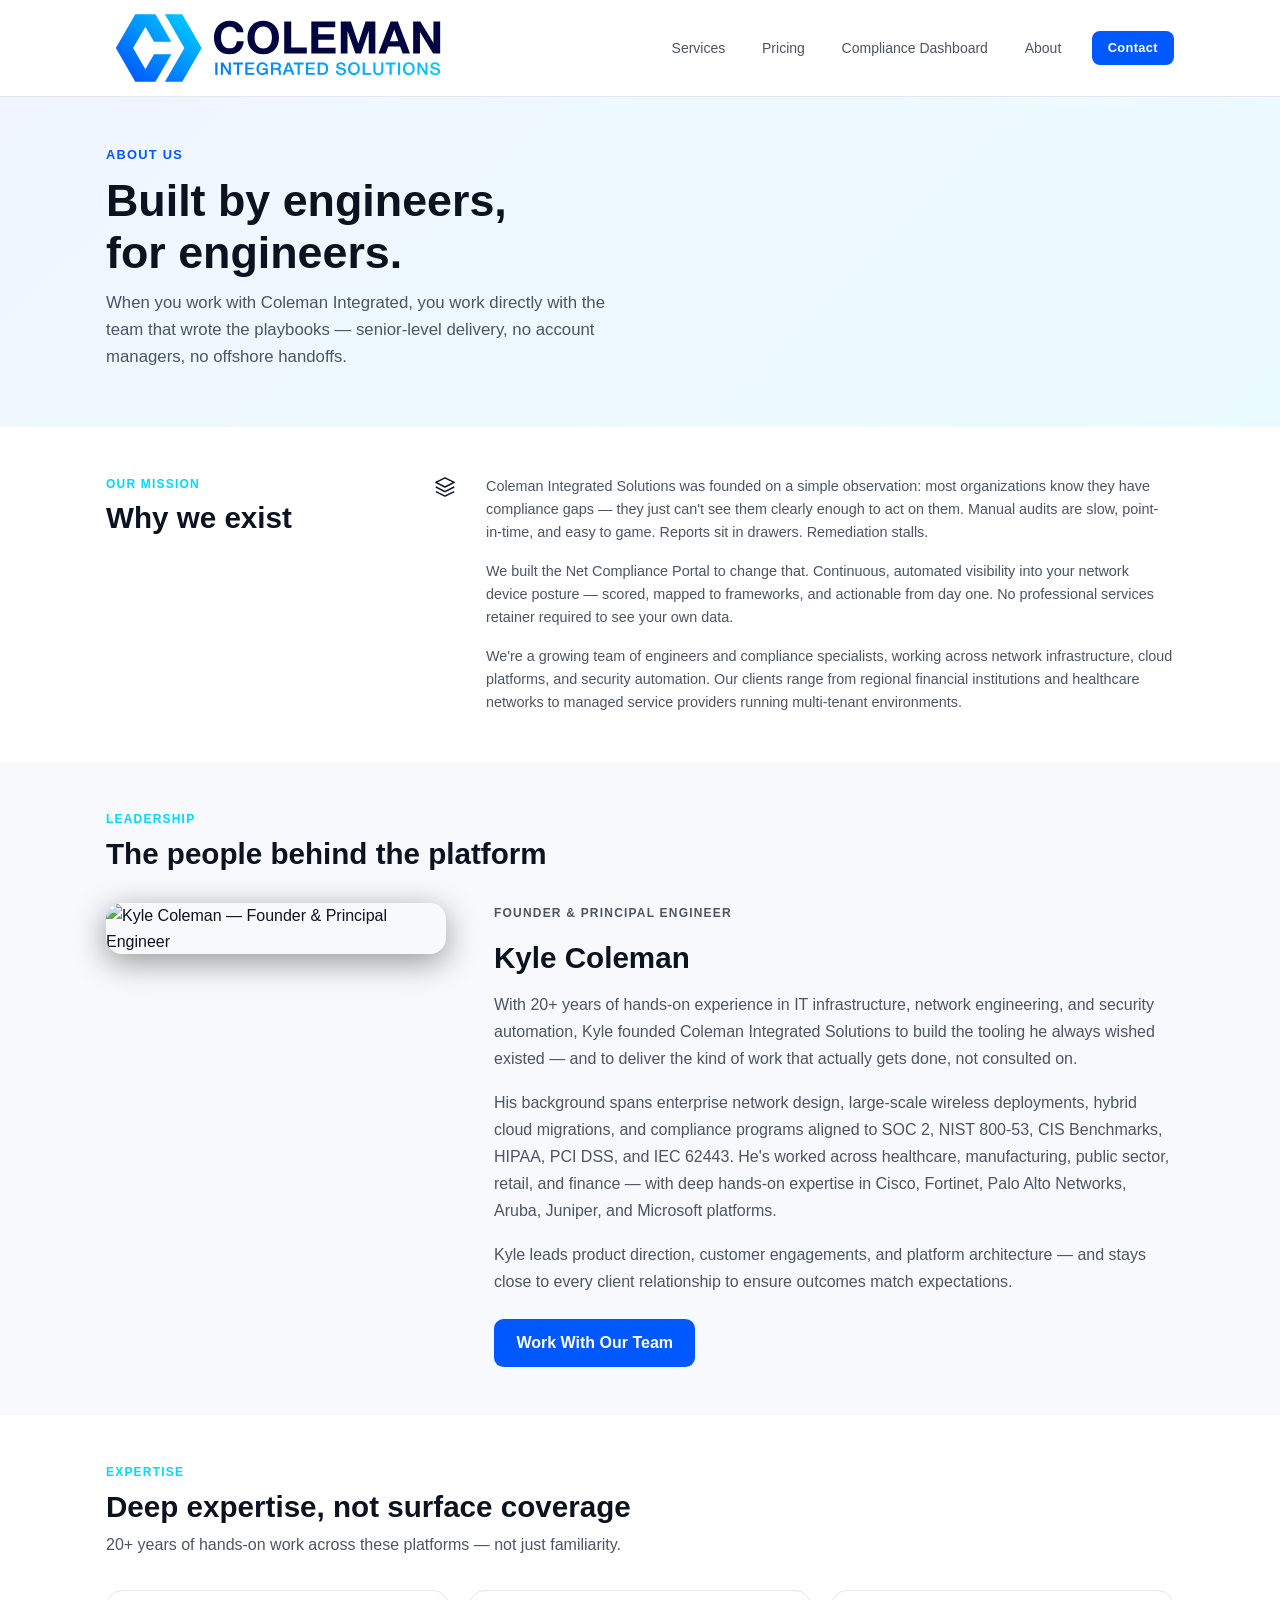
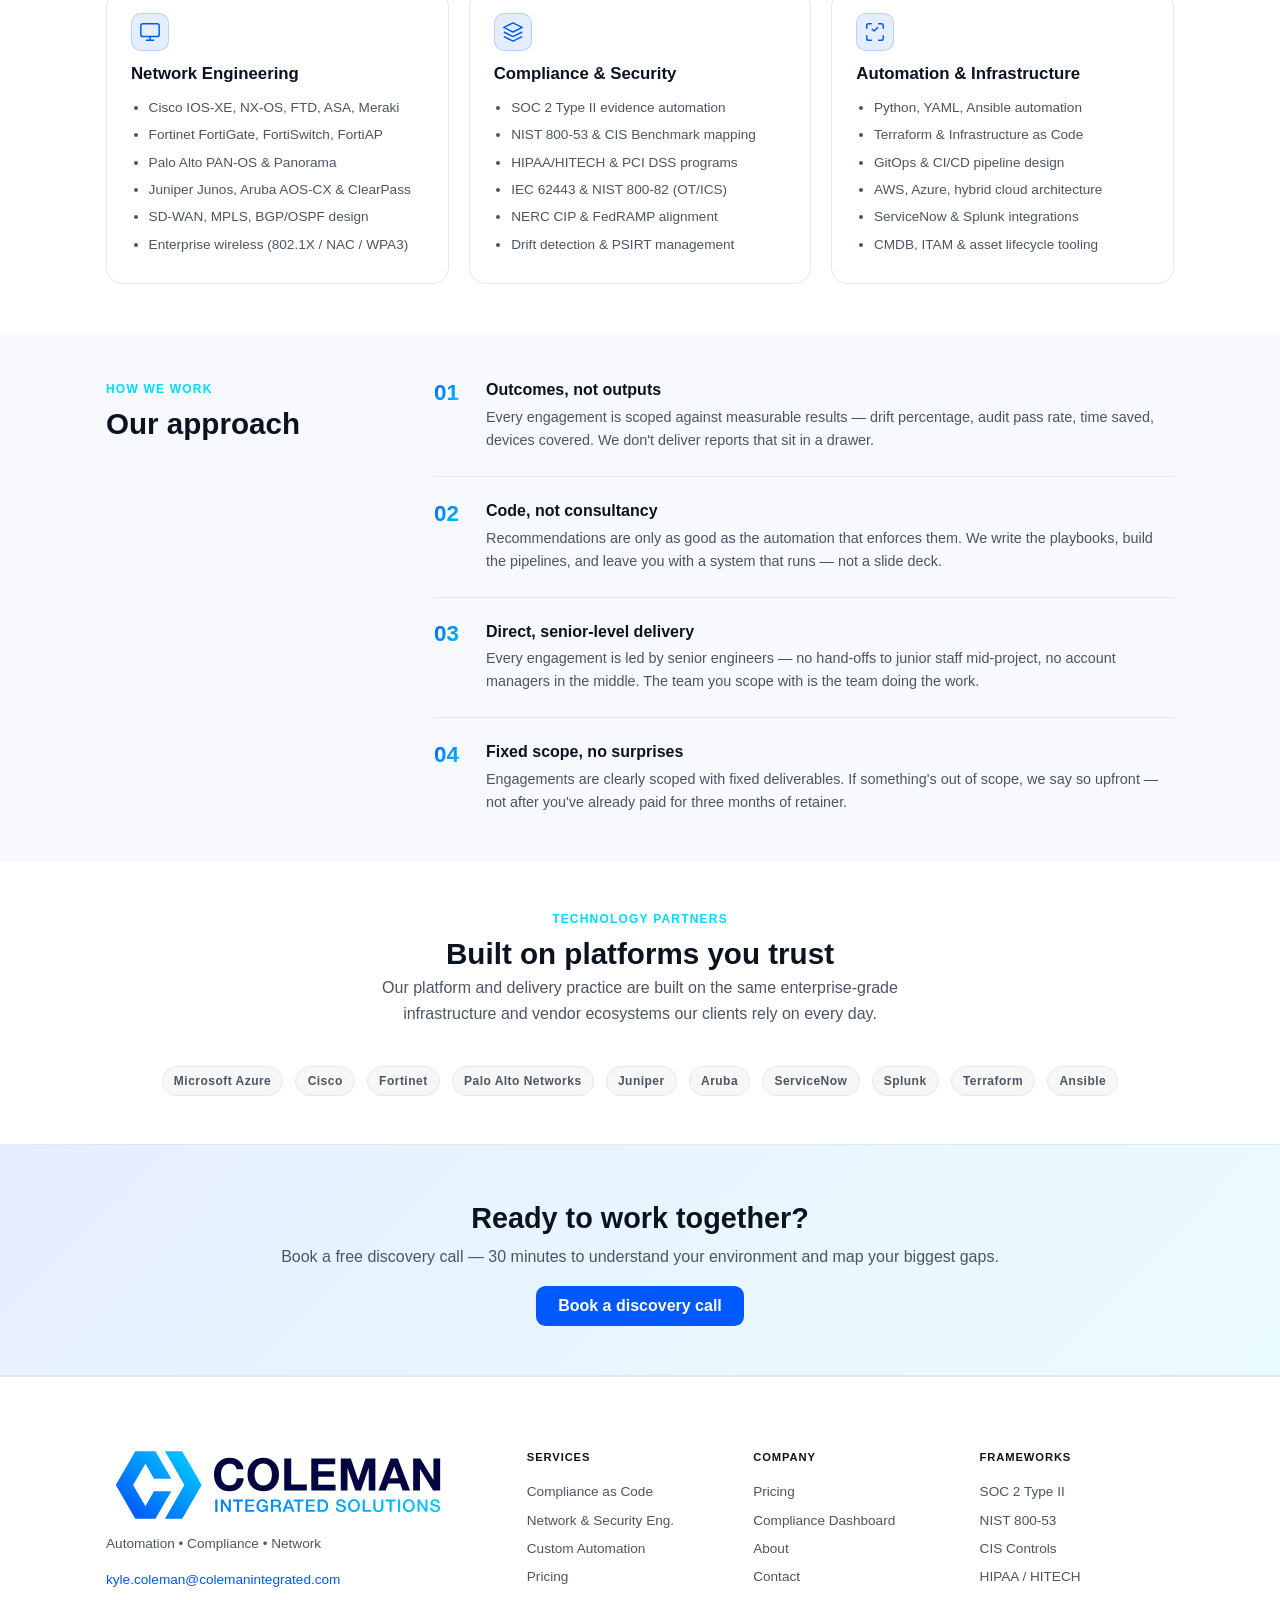
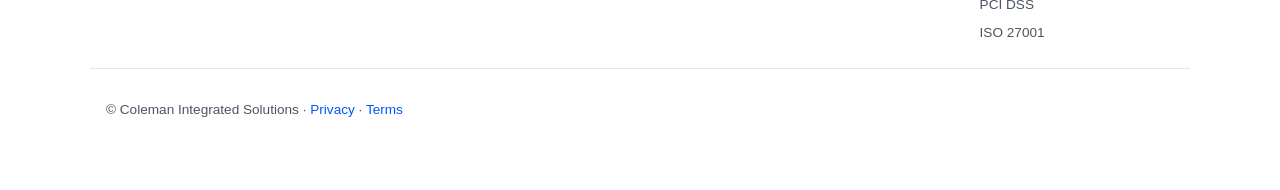
==== about.html @ d51fe649 "feat: rebrand to light theme with new wordmark and brand colors Applies the new Coleman Integrated S" ====
<!doctype html>
<html lang="en">
<head>
  <meta charset="utf-8">
  <meta name="viewport" content="width=device-width,initial-scale=1">
<link rel="icon" type="image/svg+xml" href="assets/favicon-32.svg"/>
<link rel="icon" type="image/png" sizes="32x32" href="assets/favicon-32.png"/>
<link rel="icon" type="image/png" sizes="16x16" href="assets/favicon-16.png"/>
<link rel="icon" type="image/png" sizes="48x48" href="assets/favicon-48.png"/>
<link rel="apple-touch-icon" href="assets/favicon-48.png"/>
  <title>About Us — Coleman Integrated Solutions</title>
  <meta name="description" content="Coleman Integrated Solutions is a network compliance and security automation firm. 20+ years of hands-on engineering expertise, purpose-built tooling, and a mission to make compliance measurable."/>
  <meta property="og:type" content="website"/>
  <meta property="og:url" content="https://colemanintegrated.com/about.html"/>
  <meta property="og:title" content="About Us — Coleman Integrated Solutions"/>
  <meta property="og:description" content="A network compliance and security automation firm built on 20+ years of hands-on engineering. Purpose-built tooling, direct senior-level delivery, measurable outcomes."/>
  <meta property="og:image" content="https://colemanintegrated.com/assets/og-card.png"/>
  <meta name="twitter:card" content="summary_large_image"/>
  <link rel="stylesheet" href="styles.css">
  <script defer src="scripts.js"></script>
</head>
<body>

  <header class="site-header">
    <div class="container">
      <a class="brand" href="index.html">
        <img src="assets/coleman-logo.svg" alt="Coleman Integrated Solutions" class="logo">
        <span class="brand-text"><strong class="brand-name">COLEMAN</strong><span class="brand-sub">INTEGRATED</span></span>
      </a>
      <button class="nav-toggle" aria-label="Toggle navigation"><span></span></button>
      <nav class="nav">
        <a href="index.html#services">Services</a>
        <a href="pricing.html">Pricing</a>
        <a href="dashboard.html">Compliance Dashboard</a>
        <a href="about.html">About</a>
        <a href="contact.html" class="btn">Contact</a>
      </nav>
    </div>
  </header>

  <main>

    <!-- Hero -->
    <section class="hero hero--sub">
      <div class="container">
        <p class="hero-eyebrow">About Us</p>
        <h1>Built by engineers,<br>for engineers.</h1>
        <p class="hero-sub">When you work with Coleman Integrated, you work directly with the team that wrote the playbooks — senior-level delivery, no account managers, no offshore handoffs.</p>
      </div>
    </section>

    <!-- Mission / Story -->
    <section class="section">
      <div class="container">
        <div class="philosophy-grid">
          <div>
            <p class="section-eyebrow">Our Mission</p>
            <h2>Why we exist</h2>
          </div>
          <div class="philosophy-points">
            <div class="philo-point">
              <div class="philo-num">
                <svg fill="none" height="22" viewBox="0 0 24 24" width="22"><path d="M12 2L2 7l10 5 10-5-10-5Z" stroke="currentColor" stroke-width="1.6" stroke-linejoin="round"/><path d="M2 17l10 5 10-5M2 12l10 5 10-5" stroke="currentColor" stroke-width="1.6" stroke-linejoin="round"/></svg>
              </div>
              <div>
                <p class="muted">Coleman Integrated Solutions was founded on a simple observation: most organizations know they have compliance gaps — they just can't see them clearly enough to act on them. Manual audits are slow, point-in-time, and easy to game. Reports sit in drawers. Remediation stalls.</p>
                <p class="muted" style="margin-top:1rem">We built the Net Compliance Portal to change that. Continuous, automated visibility into your network device posture — scored, mapped to frameworks, and actionable from day one. No professional services retainer required to see your own data.</p>
                <p class="muted" style="margin-top:1rem">We're a growing team of engineers and compliance specialists, working across network infrastructure, cloud platforms, and security automation. Our clients range from regional financial institutions and healthcare networks to managed service providers running multi-tenant environments.</p>
              </div>
            </div>
          </div>
        </div>
      </div>
    </section>

    <!-- Leadership -->
    <section class="section section--alt">
      <div class="container">
        <p class="section-eyebrow">Leadership</p>
        <h2>The people behind the platform</h2>
        <div class="about-grid" style="margin-top:2rem">
          <div class="about-photo">
            <img src="assets/Headshot.png" alt="Kyle Coleman — Founder & Principal Engineer">
          </div>
          <div class="about-bio">
            <p class="section-eyebrow">Founder & Principal Engineer</p>
            <h2>Kyle Coleman</h2>
            <p>With 20+ years of hands-on experience in IT infrastructure, network engineering, and security automation, Kyle founded Coleman Integrated Solutions to build the tooling he always wished existed — and to deliver the kind of work that actually gets done, not consulted on.</p>
            <p>His background spans enterprise network design, large-scale wireless deployments, hybrid cloud migrations, and compliance programs aligned to SOC 2, NIST 800-53, CIS Benchmarks, HIPAA, PCI DSS, and IEC 62443. He's worked across healthcare, manufacturing, public sector, retail, and finance — with deep hands-on expertise in Cisco, Fortinet, Palo Alto Networks, Aruba, Juniper, and Microsoft platforms.</p>
            <p>Kyle leads product direction, customer engagements, and platform architecture — and stays close to every client relationship to ensure outcomes match expectations.</p>
            <div class="about-cta-row">
              <a class="btn btn-lg" href="contact.html">Work With Our Team</a>
            </div>
          </div>
        </div>
      </div>
    </section>

    <!-- Credentials / Tech stack -->
    <section class="section">
      <div class="container">
        <p class="section-eyebrow">Expertise</p>
        <h2>Deep expertise, not surface coverage</h2>
        <p class="section-sub">20+ years of hands-on work across these platforms — not just familiarity.</p>
        <div class="expertise-grid">

          <div class="expertise-card">
            <div class="expertise-icon">
              <svg fill="none" height="22" viewBox="0 0 24 24" width="22"><rect x="2" y="3" width="20" height="14" rx="2" stroke="currentColor" stroke-width="1.6"/><path d="M8 21h8M12 17v4" stroke="currentColor" stroke-width="1.6" stroke-linecap="round"/></svg>
            </div>
            <h3>Network Engineering</h3>
            <ul class="expertise-list">
              <li>Cisco IOS-XE, NX-OS, FTD, ASA, Meraki</li>
              <li>Fortinet FortiGate, FortiSwitch, FortiAP</li>
              <li>Palo Alto PAN-OS &amp; Panorama</li>
              <li>Juniper Junos, Aruba AOS-CX &amp; ClearPass</li>
              <li>SD-WAN, MPLS, BGP/OSPF design</li>
              <li>Enterprise wireless (802.1X / NAC / WPA3)</li>
            </ul>
          </div>

          <div class="expertise-card">
            <div class="expertise-icon">
              <svg fill="none" height="22" viewBox="0 0 24 24" width="22"><path d="M12 2L2 7l10 5 10-5-10-5Z" stroke="currentColor" stroke-width="1.6" stroke-linejoin="round"/><path d="M2 17l10 5 10-5M2 12l10 5 10-5" stroke="currentColor" stroke-width="1.6" stroke-linejoin="round"/></svg>
            </div>
            <h3>Compliance &amp; Security</h3>
            <ul class="expertise-list">
              <li>SOC 2 Type II evidence automation</li>
              <li>NIST 800-53 &amp; CIS Benchmark mapping</li>
              <li>HIPAA/HITECH &amp; PCI DSS programs</li>
              <li>IEC 62443 &amp; NIST 800-82 (OT/ICS)</li>
              <li>NERC CIP &amp; FedRAMP alignment</li>
              <li>Drift detection &amp; PSIRT management</li>
            </ul>
          </div>

          <div class="expertise-card">
            <div class="expertise-icon">
              <svg fill="none" height="22" viewBox="0 0 24 24" width="22"><path d="M8 3H5a2 2 0 0 0-2 2v3M21 8V5a2 2 0 0 0-2-2h-3M3 16v3a2 2 0 0 0 2 2h3M16 21h3a2 2 0 0 0 2-2v-3" stroke="currentColor" stroke-width="1.6" stroke-linecap="round"/><path d="M9 9l2 2 4-4" stroke="currentColor" stroke-width="1.6" stroke-linecap="round" stroke-linejoin="round"/></svg>
            </div>
            <h3>Automation &amp; Infrastructure</h3>
            <ul class="expertise-list">
              <li>Python, YAML, Ansible automation</li>
              <li>Terraform &amp; Infrastructure as Code</li>
              <li>GitOps &amp; CI/CD pipeline design</li>
              <li>AWS, Azure, hybrid cloud architecture</li>
              <li>ServiceNow &amp; Splunk integrations</li>
              <li>CMDB, ITAM &amp; asset lifecycle tooling</li>
            </ul>
          </div>

        </div>
      </div>
    </section>

    <!-- Philosophy -->
    <section class="section section--alt">
      <div class="container">
        <div class="philosophy-grid">
          <div>
            <p class="section-eyebrow">How We Work</p>
            <h2>Our approach</h2>
          </div>
          <div class="philosophy-points">
            <div class="philo-point">
              <div class="philo-num">01</div>
              <div>
                <h3>Outcomes, not outputs</h3>
                <p class="muted">Every engagement is scoped against measurable results — drift percentage, audit pass rate, time saved, devices covered. We don't deliver reports that sit in a drawer.</p>
              </div>
            </div>
            <div class="philo-point">
              <div class="philo-num">02</div>
              <div>
                <h3>Code, not consultancy</h3>
                <p class="muted">Recommendations are only as good as the automation that enforces them. We write the playbooks, build the pipelines, and leave you with a system that runs — not a slide deck.</p>
              </div>
            </div>
            <div class="philo-point">
              <div class="philo-num">03</div>
              <div>
                <h3>Direct, senior-level delivery</h3>
                <p class="muted">Every engagement is led by senior engineers — no hand-offs to junior staff mid-project, no account managers in the middle. The team you scope with is the team doing the work.</p>
              </div>
            </div>
            <div class="philo-point">
              <div class="philo-num">04</div>
              <div>
                <h3>Fixed scope, no surprises</h3>
                <p class="muted">Engagements are clearly scoped with fixed deliverables. If something's out of scope, we say so upfront — not after you've already paid for three months of retainer.</p>
              </div>
            </div>
          </div>
        </div>
      </div>
    </section>

    <!-- Technology Partners -->
    <section class="section">
      <div class="container" style="text-align:center">
        <p class="section-eyebrow">Technology Partners</p>
        <h2>Built on platforms you trust</h2>
        <p class="section-sub" style="max-width:560px;margin:0 auto 2.5rem">Our platform and delivery practice are built on the same enterprise-grade infrastructure and vendor ecosystems our clients rely on every day.</p>
        <div class="framework-chips" style="justify-content:center;gap:.75rem;flex-wrap:wrap">
          <span class="fw-chip">Microsoft Azure</span>
          <span class="fw-chip">Cisco</span>
          <span class="fw-chip">Fortinet</span>
          <span class="fw-chip">Palo Alto Networks</span>
          <span class="fw-chip">Juniper</span>
          <span class="fw-chip">Aruba</span>
          <span class="fw-chip">ServiceNow</span>
          <span class="fw-chip">Splunk</span>
          <span class="fw-chip">Terraform</span>
          <span class="fw-chip">Ansible</span>
        </div>
      </div>
    </section>

    <section class="cta-band">
      <div class="container">
        <h2>Ready to work together?</h2>
        <p>Book a free discovery call — 30 minutes to understand your environment and map your biggest gaps.</p>
        <a class="btn btn-lg" href="contact.html">Book a discovery call</a>
      </div>
    </section>

  </main>

  <footer class="site-footer">
    <div class="container footer-grid">
      <div class="footer-brand">
        <a class="brand" href="index.html">
          <img alt="Coleman Integrated Solutions" class="logo" src="assets/coleman-logo.svg"/>
          <span class="brand-text"><strong class="brand-name">COLEMAN</strong><span class="brand-sub">INTEGRATED</span></span>
        </a>
        <p class="muted small" style="margin-top:.75rem">Automation • Compliance • Network</p>
        <p class="muted small"><a href="mailto:kyle.coleman@colemanintegrated.com">kyle.coleman@colemanintegrated.com</a></p>
      </div>
      <div class="footer-links">
        <p class="footer-heading">Services</p>
        <a href="index.html#services">Compliance as Code</a>
        <a href="index.html#services">Network &amp; Security Eng.</a>
        <a href="index.html#services">Custom Automation</a>
        <a href="pricing.html">Pricing</a>
      </div>
      <div class="footer-links">
        <p class="footer-heading">Company</p>
        <a href="pricing.html">Pricing</a>
        <a href="dashboard.html">Compliance Dashboard</a>
        <a href="about.html">About</a>
        <a href="contact.html">Contact</a>
      </div>
      <div class="footer-links">
        <p class="footer-heading">Frameworks</p>
        <span class="muted small">SOC 2 Type II</span>
        <span class="muted small">NIST 800‑53</span>
        <span class="muted small">CIS Controls</span>
        <span class="muted small">HIPAA / HITECH</span>
        <span class="muted small">PCI DSS</span>
        <span class="muted small">ISO 27001</span>
      </div>
    </div>
    <div class="container footer-bottom">
      <p class="muted small">© <span id="year"></span> Coleman Integrated Solutions · <a href="privacy.html">Privacy</a> · <a href="terms.html">Terms</a></p>
    </div>
  </footer>

</body>
</html>
---- styles.css ----
/* Minimal, modern, accessible — light theme with brand colors */
:root {
  /* Brand colors (from official Brand Guide) */
  --brand-primary:#0059FF;   /* deep saturated blue — logo, CTAs, links */
  --brand-accent:#00D8FF;    /* bright cyan — emphasis, hover states */
  /* Neutrals (light mode) */
  --bg:#ffffff;              /* page background */
  --surface:#f7f9fc;         /* cards, alt sections */
  --surface-2:#eef2f7;       /* deeper alt, e.g. industries strip */
  --text:#0b1220;            /* near-black body text */
  --muted:#4b5563;           /* secondary text, captions */
  --border:#e5e7eb;          /* dividers, card borders */
  --chip:#f1f5f9;            /* chip/badge backgrounds */
  /* Back-compat aliases used throughout the file */
  --primary:var(--brand-primary);
  --accent:var(--brand-accent);
}
*{box-sizing:border-box}
html,body{margin:0;padding:0;background:var(--bg);color:var(--text);font:16px/1.6 -apple-system,BlinkMacSystemFont,"Helvetica Neue",Helvetica,system-ui,Segoe UI,Roboto,Arial,sans-serif}
a{color:var(--primary);text-decoration:none} a:hover{text-decoration:underline}
.container{max-width:1100px;margin:0 auto;padding:0 1rem}
.site-header{position:sticky;top:0;z-index:10;background:rgba(255,255,255,.85);backdrop-filter:saturate(150%) blur(10px);border-bottom:1px solid var(--border)}
.site-header .container{display:flex;align-items:center;justify-content:space-between;height:64px}

.brand{display:flex;align-items:center;gap:.65rem;font-weight:700;color:var(--text)}
/* Hidden: the new wordmark logo already contains "COLEMAN INTEGRATED SOLUTIONS",
   so the side-by-side text span is redundant. HTML preserved in case a revert is needed. */
.brand-text{display:none}
.brand-name{font-size:1.05rem;font-weight:800;letter-spacing:.1em;color:var(--text)}
.brand-sub{font-size:.62rem;font-weight:500;letter-spacing:.22em;color:var(--primary)}
/* SVG is now cropped (viewBox set to actual content bounds) so this height is
   the real visible logo height. */
.logo{height:72px;width:auto;display:block}
.site-header .container{height:96px;padding:0 1rem}
.brand{flex-shrink:0}
.nav{display:flex;gap:1rem;align-items:center}
.nav a{padding:.4rem .6rem;border-radius:.6rem}
.btn{background:var(--brand-primary);color:#ffffff;padding:.55rem .9rem;border-radius:.6rem;font-weight:700}
.btn:hover{filter:brightness(1.1)}
.nav-toggle{display:none;background:transparent;border:1px solid var(--border);border-radius:.6rem;color:var(--text);padding:.3rem .5rem}
.hero{padding:4rem 0;background:linear-gradient(135deg, rgba(0,89,255,.06), rgba(0,216,255,.08))}
.grid-2{display:grid;grid-template-columns:1.3fr 1fr;gap:2rem;align-items:center}
.grid-3{display:grid;grid-template-columns:repeat(3,1fr);gap:1.25rem}
.section{padding:3rem 0}
.section.alt{background:var(--surface)}
.card{background:var(--surface);border:1px solid var(--border);border-radius:1rem;padding:1.2rem}
.badge-list{display:grid;grid-template-columns:repeat(2,minmax(0,1fr));gap:.5rem;margin-top:1rem;padding-left:1rem}
.badge-list li{list-style:disc;color:var(--muted)}
.chips{display:flex;flex-wrap:wrap;gap:.5rem}
.chip{background:var(--chip);border:1px solid var(--border);padding:.35rem .6rem;border-radius:999px;color:var(--muted)}
.framework-chips{display:flex;flex-wrap:wrap;gap:.5rem;margin-top:1rem}
.fw-chip{font-size:.75rem;font-weight:600;letter-spacing:.04em;padding:.28rem .7rem;border-radius:999px;border:1px solid var(--border);color:var(--muted);background:rgba(11,18,32,.03)}
.checklist{padding-left:1.1rem}
.checklist li{list-style:'✓ ';margin:.4rem 0}
.site-footer{border-top:1px solid var(--border);padding:2rem 0;color:var(--muted)}
.container.narrow{max-width:760px}
.form{display:grid;gap:.75rem;margin-top:1rem}
.form input,.form textarea{width:100%;background:var(--bg);border:1px solid var(--border);border-radius:.5rem;color:var(--text);padding:.6rem}
.form input:focus,.form textarea:focus{outline:none;border-color:var(--brand-primary);box-shadow:0 0 0 3px rgba(0,89,255,.12)}
.form label{display:grid;gap:.5rem;color:var(--muted)}
@media (max-width: 900px){
  .grid-2{grid-template-columns:1fr}
  .grid-3{grid-template-columns:1fr}
  .nav{display:none;position:absolute;right:1rem;top:64px;flex-direction:column;background:var(--surface);border:1px solid var(--border);padding:.75rem;border-radius:.75rem}
  .nav.open{display:flex}
  .nav-toggle{display:inline-block}
}

/* === Industries Section === */
#industries { padding: 64px 0; background: var(--surface-2); color: var(--text); }
#industries .container { max-width: 1200px; margin: 0 auto; padding: 0 16px; }
#industries h2 { text-align:center; margin:0 0 8px; font-size:1.9rem; }
#industries .section-kicker { text-align:center; color: var(--muted); margin-bottom: 24px; }
.industries-grid { display:grid; grid-template-columns: repeat(4, minmax(220px,1fr)); gap: 20px; }
.industry-card { background:var(--bg); border:1px solid var(--border); border-radius:16px; padding:18px; box-shadow:0 2px 10px rgba(11,18,32,.05); transition: transform .2s ease, box-shadow .2s ease; display:flex; flex-direction:column; }
.industry-card:hover { transform: translateY(-3px); box-shadow:0 6px 20px rgba(11,18,32,.1); }
.industry-card h3 { margin:10px 0 6px; font-size:1.1rem; }
.industry-card p { margin:0 0 10px; color: var(--muted); }
.industry-card ul { margin:0; padding-left:18px; }
.industry-card li { margin:6px 0; }
.icon-wrap { width:40px; height:40px; border-radius:10px; background: rgba(0,89,255,.08); display:flex; align-items:center; justify-content:center; }
.icon-wrap svg { width:22px; height:22px; color:var(--brand-primary); }

@media (max-width: 1100px) {
  .industries-grid { grid-template-columns: repeat(2, minmax(220px,1fr)); }
}
@media (max-width: 640px) {
  .industries-grid { grid-template-columns: 1fr; }
}

/* === Unified Industries styling === */
.industry-card,
.card.industry {
  background: var(--bg);            /* same background for all */
  border: 1px solid var(--border);
  border-radius: 14px;
  padding: 16px;
  display: flex;
  flex-direction: column;
  justify-content: flex-start;
  color: var(--text);
  box-shadow: 0 6px 16px rgba(11,18,32,.06);
  min-height: 260px;                /* enforce equal height */
}

/* keep headings consistent */
.industry-card h3,
.card.industry h3 {
  margin: 0 0 8px;
  font-size: 1.1rem;
}

/* force equal height grid */
.industries-grid,
.cards.grid-3 {
  display: grid;
  grid-template-columns: repeat(3, 1fr);
  gap: 20px;
}

@media (max-width: 900px) {
  .industries-grid,
  .cards.grid-3 {
    grid-template-columns: 1fr;
  }
}



/* === Intel Sources Section === */





/* Industry icon pill */
.icon-pill{
  width:36px;height:36px;
  display:inline-flex;align-items:center;justify-content:center;
  border-radius:999px;
  background:rgba(0,89,255,.08);
  border:1px solid rgba(0,89,255,.15);
  margin-bottom:8px;
}
.icon-pill svg{display:block;color:var(--brand-primary)}
.card.industry ul{margin:8px 0 0 18px}
.card.industry .small{color:var(--muted)}

/* =====================================================
   REDESIGN ADDITIONS
   ===================================================== */

/* --- Hero enhancements --- */
.hero-eyebrow {
  font-size:.8rem;font-weight:700;letter-spacing:.1em;text-transform:uppercase;
  color:var(--primary);margin:0 0 .6rem;
}
.hero-sub { font-size:1.05rem; color:var(--muted); margin:.75rem 0 1.5rem; max-width:520px; }
.cta-row { display:flex; gap:.75rem; flex-wrap:wrap; align-items:center; }
.btn-lg { padding:.7rem 1.4rem; font-size:1rem; }

/* Hero card glow */
.card--glow {
  border:1px solid rgba(0,89,255,.3);
  box-shadow: 0 0 0 1px rgba(0,89,255,.1), 0 8px 32px rgba(0,89,255,.12);
}
.card-header-row { display:flex; align-items:center; justify-content:space-between; margin-bottom:.25rem; }
.badge-live {
  font-size:.65rem; font-weight:700; letter-spacing:.08em; text-transform:uppercase;
  background:rgba(0,89,255,.15); color:var(--primary); border:1px solid rgba(0,89,255,.3);
  padding:.2rem .5rem; border-radius:999px;
}
.score { font-size:3rem; font-weight:800; line-height:1; margin:.25rem 0; }
.score span { font-size:1.2rem; font-weight:400; color:var(--muted); }
.score-bar-wrap { height:6px; background:var(--border); border-radius:999px; overflow:hidden; margin:.25rem 0 0; }
.score-bar { height:100%; background:linear-gradient(90deg,var(--primary),var(--accent)); border-radius:999px; transition:width .6s ease; }
.mini-stats { display:grid; grid-template-columns:repeat(3,1fr); gap:.5rem; margin-top:1rem; }
.mini-stat { display:flex; flex-direction:column; align-items:center; background:rgba(11,18,32,.03); border:1px solid var(--border); border-radius:.5rem; padding:.5rem .25rem; }
.mini-num { font-size:1.2rem; font-weight:700; color:var(--primary); }
.mini-lbl { font-size:.7rem; color:var(--muted); text-align:center; margin-top:.1rem; }

/* Hero metrics bar */
.hero-metrics {
  border-top:1px solid var(--border); background:rgba(11,18,32,.02);
  padding:1.25rem 0; margin-top:2.5rem;
}
.metrics-row {
  display:flex; align-items:center; justify-content:center; gap:1.5rem; flex-wrap:wrap;
}
.metric { display:flex; flex-direction:column; align-items:center; gap:.15rem; }
.metric-num { font-size:1.75rem; font-weight:800; color:var(--primary); line-height:1; }
.metric-lbl { font-size:.78rem; color:var(--muted); text-transform:uppercase; letter-spacing:.05em; }
.metric-div { width:1px; height:2rem; background:var(--border); }
@media(max-width:640px){ .metric-div{display:none} .metrics-row{gap:1rem} }

/* --- Platform bar / Marquee --- */
.platform-bar {
  background: var(--surface);
  border-top: 1px solid var(--border);
  border-bottom: 1px solid var(--border);
  padding: .75rem 0 0;
  overflow: hidden;
}
.platform-label {
  font-size: .72rem; font-weight: 700; text-transform: uppercase;
  letter-spacing: .1em; color: var(--muted); margin: 0 0 .6rem;
}
.marquee-track {
  overflow: hidden;
  width: 100%;
  /* fade edges */
  -webkit-mask-image: linear-gradient(to right, transparent 0%, black 8%, black 92%, transparent 100%);
  mask-image: linear-gradient(to right, transparent 0%, black 8%, black 92%, transparent 100%);
  padding: .5rem 0 .75rem;
}
.marquee-inner {
  display: flex;
  gap: .65rem;
  width: max-content;
  animation: marquee 40s linear infinite;
}
.marquee-inner:hover { animation-play-state: paused; }
@keyframes marquee {
  from { transform: translateX(0); }
  to   { transform: translateX(-50%); }
}
.platform-bar { padding-bottom: .75rem; }
.platform-chip {
  font-size: .78rem; font-weight: 500; white-space: nowrap;
  padding: .28rem .75rem; border-radius: 999px;
  background: rgba(0,89,255,.07); border: 1px solid rgba(0,89,255,.18);
  color: var(--primary); flex-shrink: 0;
}
.platform-chip--fw {
  background: rgba(0,216,255,.08); border-color: rgba(0,216,255,.22);
  color: var(--accent);
}
.marquee-inner--reverse { animation-direction: reverse; }
.marquee-track + .marquee-track { margin-top: .4rem; }

/* --- How it works / Steps --- */
.section--steps { background:var(--surface); }
.section-eyebrow { font-size:.75rem; font-weight:700; text-transform:uppercase; letter-spacing:.1em; color:var(--accent); margin:0 0 .4rem; }
.section-sub { color:var(--muted); font-size:1rem; margin:.5rem 0 2rem; max-width:560px; }
.steps { display:grid; grid-template-columns:repeat(3,1fr); gap:1.5rem; }
.step {
  background:var(--bg); border:1px solid var(--border); border-radius:1rem; padding:1.5rem;
  position:relative; transition:border-color .2s, box-shadow .2s;
}
.step:hover { border-color:rgba(0,89,255,.4); box-shadow:0 4px 20px rgba(0,89,255,.1); }
.step-num {
  font-size:2.5rem; font-weight:900; line-height:1;
  background:linear-gradient(135deg,var(--primary),var(--accent));
  -webkit-background-clip:text; -webkit-text-fill-color:transparent; background-clip:text;
  margin-bottom:.75rem; display:block;
}
.step h3 { margin:.25rem 0 .5rem; font-size:1.1rem; }
.step p { color:var(--muted); font-size:.95rem; margin:0; }
@media(max-width:900px){ .steps{grid-template-columns:1fr} }

/* --- Case studies --- */
.hero--sub { padding:3rem 0 2rem; }
.case-studies-list { display:flex; flex-direction:column; gap:2rem; }
.case-card {
  background:var(--surface); border:1px solid var(--border); border-radius:1rem; padding:2rem;
  transition:border-color .2s;
}
.case-card:hover { border-color:rgba(0,89,255,.35); }
.case-meta { margin-bottom:.6rem; }
.case-tag {
  font-size:.75rem; font-weight:700; text-transform:uppercase; letter-spacing:.06em;
  color:var(--accent); background:rgba(0,216,255,.1); border:1px solid rgba(0,216,255,.2);
  padding:.2rem .6rem; border-radius:999px;
}
.case-card h2 { margin:.5rem 0 1rem; font-size:1.4rem; }
.case-situation { color:var(--muted); }
.case-results {
  display:flex; gap:1.5rem; margin-top:1.5rem; padding-top:1.5rem;
  border-top:1px solid var(--border); flex-wrap:wrap;
}
.case-result { display:flex; flex-direction:column; }
.result-num { font-size:1.6rem; font-weight:800; color:var(--primary); line-height:1; }
.result-lbl { font-size:.78rem; color:var(--muted); margin-top:.2rem; }

/* --- CTA band --- */
.cta-band {
  background:linear-gradient(135deg, rgba(0,89,255,.1), rgba(0,216,255,.08));
  border-top:1px solid var(--border); border-bottom:1px solid var(--border);
  padding:3.5rem 0; text-align:center;
}
.cta-band h2 { margin:0 0 .5rem; font-size:1.8rem; }
.cta-band p { color:var(--muted); margin:0 0 1.5rem; }

/* --- Footer grid --- */
.footer-grid {
  display:grid; grid-template-columns:2fr 1fr 1fr 1fr; gap:2rem;
  padding-top:2.5rem; padding-bottom:1.5rem;
}
.footer-brand .brand { font-size:.9rem; }
.footer-links { display:flex; flex-direction:column; gap:.4rem; }
.footer-links a, .footer-links span { font-size:.85rem; color:var(--muted); }
.footer-links a:hover { color:var(--text); text-decoration:none; }
.footer-heading { font-size:.7rem; font-weight:700; text-transform:uppercase; letter-spacing:.08em; color:var(--text); margin:0 0 .5rem; }
.footer-bottom { border-top:1px solid var(--border); padding-top:1rem; padding-bottom:1.5rem; }
@media(max-width:900px){
  .footer-grid { grid-template-columns:1fr 1fr; }
  .footer-brand { grid-column:1/-1; }
}
@media(max-width:540px){
  .footer-grid { grid-template-columns:1fr; }
}

/* --- Scroll fade-in --- */
.fade-up { opacity:0; transform:translateY(20px); transition:opacity .5s ease, transform .5s ease; }
.fade-up.visible { opacity:1; transform:none; }


/* === Unified Industry Cards === */
.industries-unified {
  display: grid;
  grid-template-columns: repeat(3, 1fr);
  gap: 1.25rem;
  margin-top: 2rem;
}
@media (max-width: 900px) { .industries-unified { grid-template-columns: repeat(2, 1fr); } }
@media (max-width: 600px) { .industries-unified { grid-template-columns: 1fr; } }

.ind-card {
  background: var(--surface);
  border: 1px solid var(--border);
  border-radius: 1rem;
  padding: 1.25rem 1.5rem 1.5rem;
  display: flex;
  flex-direction: column;
  transition: border-color .2s, box-shadow .2s;
}
.ind-card:hover {
  border-color: rgba(0,89,255,.35);
  box-shadow: 0 4px 24px rgba(0,89,255,.08);
}
.ind-icon {
  width: 38px; height: 38px;
  display: flex; align-items: center; justify-content: center;
  border-radius: 10px;
  background: rgba(0,89,255,.1);
  border: 1px solid rgba(0,89,255,.2);
  color: var(--primary);
  margin-bottom: .75rem;
  flex-shrink: 0;
}
.ind-card h3 { margin: 0 0 .4rem; font-size: 1.05rem; }
.ind-outcome { font-size: .9rem; color: var(--muted); margin: 0 0 .75rem; line-height: 1.5; }
.ind-list { margin: 0 0 1rem 1.1rem; padding: 0; }
.ind-list li { font-size: .85rem; color: var(--muted); margin: .3rem 0; list-style: disc; }
.ind-tags { display: flex; flex-wrap: wrap; gap: .4rem; margin-top: auto; padding-top: .75rem; }
.ind-tag {
  font-size: .68rem; font-weight: 600; letter-spacing: .04em;
  padding: .18rem .55rem; border-radius: 999px;
  background: rgba(0,216,255,.1); border: 1px solid rgba(0,216,255,.2);
  color: var(--accent);
}

.intel-grid {
  display: grid; grid-template-columns: repeat(3, 1fr); gap: 1.25rem; margin-top: 1.5rem;
}
@media (max-width: 900px) { .intel-grid { grid-template-columns: 1fr; } }
.intel-card {
  background: var(--bg); border: 1px solid var(--border); border-radius: 1rem;
  padding: 1.25rem; display: flex; flex-direction: column; gap: .5rem;
}
.intel-card-hdr { margin-bottom: .1rem; }
.intel-badge {
  font-size: .65rem; font-weight: 700; letter-spacing: .06em; text-transform: uppercase;
  padding: .15rem .5rem; border-radius: 999px; white-space: nowrap;
  display: inline-block;
}
.intel-badge--vendor { background: rgba(0,89,255,.1); border: 1px solid rgba(0,89,255,.2); color: var(--primary); }
.intel-badge--cisa { background: rgba(239,68,68,.1); border: 1px solid rgba(239,68,68,.2); color: #ef4444; }
.intel-badge--research { background: rgba(0,216,255,.1); border: 1px solid rgba(0,216,255,.2); color: var(--accent); }
.intel-badge--nvd { background: rgba(34,197,94,.1); border: 1px solid rgba(34,197,94,.2); color: #22c55e; }
.intel-name { margin: 0; font-size: 1rem; font-weight: 700; }
.intel-desc { margin: 0; font-size: .85rem; color: var(--muted); line-height: 1.6; flex: 1; }
.intel-link {
  font-size: .8rem; font-weight: 600; color: var(--primary); margin-top: auto;
  text-decoration: none;
}
.intel-link:hover { text-decoration: underline; }
.intel-note {
  display: flex; align-items: flex-start; gap: .6rem;
  background: rgba(0,89,255,.05); border: 1px solid rgba(0,89,255,.15);
  border-radius: .75rem; padding: .9rem 1.1rem; margin-top: 1.5rem;
  color: var(--muted); font-size: .88rem;
}
.intel-note svg { color: var(--primary); flex-shrink: 0; margin-top: .15rem; }
.intel-note p { margin: 0; }

/* === Service Pillars === */
.section--alt { background: var(--surface); }
.pillars {
  display: grid;
  grid-template-columns: 1fr 1fr;
  gap: 1.5rem;
  margin-top: 2rem;
  align-items: start;
}
.pillar--core {
  grid-column: 1 / -1;
}
.pillar--core .pillar-list {
  columns: 2;
  column-gap: 2rem;
}
@media (max-width: 900px) {
  .pillars { grid-template-columns: 1fr; }
  .pillar--core .pillar-list { columns: 1; }
}

.pillar {
  background: var(--bg);
  border: 1px solid var(--border);
  border-radius: 1rem;
  padding: 1.5rem;
  display: flex;
  flex-direction: column;
  transition: border-color .2s, box-shadow .2s;
}
.pillar:hover {
  border-color: rgba(0,89,255,.3);
  box-shadow: 0 4px 24px rgba(0,89,255,.07);
}

/* Featured core pillar */
.pillar--core {
  border-color: rgba(0,89,255,.35);
  box-shadow: 0 0 0 1px rgba(0,89,255,.1), 0 4px 32px rgba(0,89,255,.1);
  position: relative;
  overflow: hidden;
}
.pillar--core::before {
  content: '';
  position: absolute;
  top: 0; left: 0; right: 0;
  height: 3px;
  background: linear-gradient(90deg, var(--primary), var(--accent));
}

.pillar-top {
  display: flex;
  align-items: center;
  gap: .6rem;
  margin-bottom: 1rem;
}
.pillar-icon {
  width: 36px; height: 36px;
  display: flex; align-items: center; justify-content: center;
  border-radius: 9px;
  background: rgba(0,89,255,.1);
  border: 1px solid rgba(0,89,255,.2);
  color: var(--primary);
  flex-shrink: 0;
}
.pillar-badge {
  font-size: .65rem; font-weight: 700; letter-spacing: .07em; text-transform: uppercase;
  padding: .2rem .55rem; border-radius: 999px;
  background: rgba(0,89,255,.15); border: 1px solid rgba(0,89,255,.3);
  color: var(--primary);
}
.pillar-badge--neutral {
  background: rgba(11,18,32,.05); border-color: var(--border);
  color: var(--muted);
}
.pillar h3 { margin: 0 0 .5rem; font-size: 1.15rem; }
.pillar-desc { font-size: .9rem; color: var(--muted); margin: 0 0 1rem; line-height: 1.55; }
.pillar-list { margin: 0 0 1.5rem 1.1rem; padding: 0; }
.pillar-list li { font-size: .85rem; color: var(--muted); margin: .35rem 0; list-style: disc; }
.pillar-link {
  display: inline-block; margin-top: auto;
  font-size: .85rem; font-weight: 600; color: var(--primary);
}
.pillar-link:hover { text-decoration: underline; }

/* =====================================================
   GLOBAL POLISH & CONSISTENCY OVERRIDES
   ===================================================== */

/* Base typography — establish consistent scale */
h1 { font-size: clamp(1.9rem, 4.5vw, 2.8rem); font-weight: 800; line-height: 1.15; margin: 0 0 .5rem; }
h2 { font-size: 1.85rem; font-weight: 700; line-height: 1.2; margin: 0 0 .25rem; }
h3 { font-size: 1.05rem; font-weight: 600; line-height: 1.3; margin: 0 0 .4rem; }

/* Utility classes (were referenced in HTML but never defined) */
.muted { color: var(--muted); }
.small { font-size: .85rem; }
.link { color: var(--primary); font-weight: 500; }
.link:hover { text-decoration: underline; }

/* Section rhythm: alternate --bg / --surface */
/* How it works → --bg (was --surface, same as adjacent sections) */
.section--steps { background: var(--bg); }

/* Industries → --bg to alternate with Services (--surface) and Feeds (--surface) */
#industries {
  padding: 3rem 0;
  background: var(--bg);
  color: inherit;
}
/* Counteract old ID-rule: centred heading & wider container */
#industries h2 { text-align: left; font-size: 1.85rem; }
#industries .container { max-width: 1100px; padding: 0 1rem; }
#industries .section-kicker { text-align: left; }


/* Industries section: override old padding */
#industries { padding: 3rem 0; }

/* === Header & Nav refresh ===================================================
   Goals:
   - Nav links: muted colour so the Contact CTA has clear hierarchy
   - Hover: pill background + brighten text (not underline)
   - Tighter, more intentional spacing
   - Cleaner mobile toggle
   =========================================================================== */

/* Nav links */
.nav a:not(.btn) {
  font-size: .875rem;
  font-weight: 500;
  color: var(--muted);
  padding: .38rem .65rem;
  border-radius: .5rem;
  transition: color .15s ease, background .15s ease;
}
.nav a:not(.btn):hover {
  color: var(--text);
  background: rgba(11,18,32,.07);
  text-decoration: none;
}

/* Contact / CTA button in nav */
.nav .btn {
  font-size: .8rem;
  font-weight: 700;
  letter-spacing: .03em;
  padding: .42rem 1rem;
  border-radius: .5rem;
  margin-left: .25rem;
}

/* Mobile toggle — hidden on desktop, styled on mobile */
.nav-toggle { display: none; }

@media (max-width: 900px) {
  .nav-toggle {
    width: 36px;
    height: 36px;
    display: flex;
    flex-direction: column;
    align-items: center;
    justify-content: center;
    gap: 5px;
    padding: 0;
    background: rgba(11,18,32,.04);
    border: 1px solid var(--border);
    border-radius: .5rem;
    cursor: pointer;
    transition: background .15s;
    font-size: 0;
    color: transparent;
  }
  .nav-toggle:hover { background: rgba(11,18,32,.09); }
  .nav-toggle::before,
  .nav-toggle::after,
  .nav-toggle span {
    content: '';
    display: block;
    width: 18px;
    height: 1.5px;
    background: var(--muted);
    border-radius: 2px;
    transition: background .15s;
  }
  .nav-toggle:hover::before,
  .nav-toggle:hover::after,
  .nav-toggle:hover span { background: var(--text); }
}

/* === About page === */
.about-grid {
  display: grid;
  grid-template-columns: 340px 1fr;
  gap: 3rem;
  align-items: start;
}
@media (max-width: 900px) { .about-grid { grid-template-columns: 1fr; } }

.about-photo img {
  width: 100%;
  border-radius: 1rem;
  box-shadow: 0 8px 32px rgba(0,0,0,.4);
  display: block;
}
.about-bio h2 { margin: .25rem 0 1rem; }
.about-bio p { color: var(--muted); margin: 0 0 1rem; line-height: 1.7; }
.about-cta-row { display: flex; gap: 1rem; align-items: center; margin-top: 1.5rem; flex-wrap: wrap; }

/* Expertise grid */
.expertise-grid {
  display: grid;
  grid-template-columns: repeat(3, 1fr);
  gap: 1.25rem;
  margin-top: 2rem;
}
@media (max-width: 900px) { .expertise-grid { grid-template-columns: 1fr; } }

.expertise-card {
  background: var(--bg);
  border: 1px solid var(--border);
  border-radius: 1rem;
  padding: 1.4rem 1.5rem;
  transition: border-color .2s;
}
.expertise-card:hover { border-color: rgba(0,89,255,.3); }
.expertise-icon {
  width: 38px; height: 38px;
  display: flex; align-items: center; justify-content: center;
  border-radius: 10px;
  background: rgba(0,89,255,.1); border: 1px solid rgba(0,89,255,.2);
  color: var(--primary); margin-bottom: .75rem;
}
.expertise-card h3 { margin: 0 0 .75rem; }
.expertise-list { margin: 0 0 0 1.1rem; padding: 0; }
.expertise-list li { font-size: .85rem; color: var(--muted); margin: .35rem 0; list-style: disc; }

/* Philosophy section */
.philosophy-grid {
  display: grid;
  grid-template-columns: 280px 1fr;
  gap: 3rem;
  align-items: start;
}
@media (max-width: 900px) { .philosophy-grid { grid-template-columns: 1fr; } }

.philosophy-points { display: flex; flex-direction: column; gap: 1.5rem; }
.philo-point {
  display: flex;
  gap: 1.25rem;
  align-items: flex-start;
  padding-bottom: 1.5rem;
  border-bottom: 1px solid var(--border);
}
.philo-point:last-child { border-bottom: none; padding-bottom: 0; }
.philo-num {
  font-size: 1.4rem; font-weight: 900; line-height: 1;
  background: linear-gradient(135deg, var(--primary), var(--accent));
  -webkit-background-clip: text; -webkit-text-fill-color: transparent; background-clip: text;
  flex-shrink: 0; width: 2rem; padding-top: .1rem;
}
.philo-point h3 { margin: 0 0 .3rem; font-size: 1rem; }
.philo-point p { margin: 0; font-size: .9rem; line-height: 1.6; }

/* =====================================================
   COMPLIANCE DASHBOARD
   ===================================================== */

/* Dashboard hero */
.dash-hero {
  background: linear-gradient(135deg, rgba(0,89,255,.07), rgba(0,216,255,.05));
  border-bottom: 1px solid var(--border);
  padding: 2.5rem 0 2rem;
}
.dash-hero h1 { margin: .25rem 0 .5rem; }
.dash-meta {
  display: flex; gap: 1.5rem; align-items: center; flex-wrap: wrap;
  margin-top: 1.25rem; padding-top: 1.25rem; border-top: 1px solid var(--border);
  color: var(--muted); font-size: .85rem;
}
.dash-meta-item { display: flex; gap: .4rem; align-items: center; }
.dash-meta-dot {
  width: 6px; height: 6px; border-radius: 50%;
  background: #22c55e; display: inline-block; flex-shrink: 0;
  box-shadow: 0 0 6px rgba(34,197,94,.6);
}
.dash-export-btn {
  margin-left: auto;
  display: inline-flex; align-items: center; gap: .45rem;
  font-size: .8rem; font-weight: 700; letter-spacing: .03em;
  padding: .4rem .9rem; border-radius: .5rem;
  background: rgba(0,89,255,.12); border: 1px solid rgba(0,89,255,.28);
  color: var(--primary); cursor: pointer; transition: background .15s;
}
.dash-export-btn:hover { background: rgba(0,89,255,.2); text-decoration: none; }

/* Score card */
.score-card {
  background: var(--surface);
  border: 1px solid rgba(0,89,255,.3);
  box-shadow: 0 0 0 1px rgba(0,89,255,.1), 0 8px 32px rgba(0,89,255,.1);
  border-radius: 1rem; padding: 1.4rem;
}
.score-header { display: flex; align-items: center; justify-content: space-between; margin-bottom: .5rem; }
.score-header h3 { margin: 0; font-size: .9rem; color: var(--muted); font-weight: 500; }
.score-val { font-size: 3.2rem; font-weight: 800; line-height: 1; color: var(--text); }
.score-val span { font-size: 1.1rem; font-weight: 400; color: var(--muted); }
.score-bar-wrap { height: 6px; background: var(--border); border-radius: 999px; overflow: hidden; margin: .6rem 0 .4rem; }
.score-bar { height: 100%; background: linear-gradient(90deg, var(--primary), var(--accent)); border-radius: 999px; }
.score-target { font-size: .78rem; color: var(--muted); }

/* Scan summary mini-stats */
.scan-summary {
  display: grid; grid-template-columns: repeat(3, 1fr); gap: .75rem;
}
.scan-stat {
  background: var(--surface); border: 1px solid var(--border); border-radius: .75rem;
  padding: .85rem .75rem; display: flex; flex-direction: column; align-items: center; gap: .1rem;
}
.scan-num { font-size: 1.45rem; font-weight: 800; color: var(--primary); line-height: 1; }
.scan-lbl { font-size: .72rem; color: var(--muted); text-align: center; }

/* KPI top row */
.dash-kpi-row {
  display: grid; grid-template-columns: 280px 1fr; gap: 1.25rem; align-items: start;
}
@media (max-width: 900px) { .dash-kpi-row { grid-template-columns: 1fr; } }

/* Chart cards */
.chart-card {
  background: var(--surface); border: 1px solid var(--border); border-radius: 1rem; padding: 1.4rem;
}
.chart-card h3 { margin: 0 0 1rem; font-size: .95rem; color: var(--muted); font-weight: 500; }
.donut-grid {
  display: grid; grid-template-columns: repeat(3, 1fr); gap: 1.25rem;
}
@media (max-width: 700px) { .donut-grid { grid-template-columns: 1fr; } }
.donut-card {
  background: var(--surface); border: 1px solid var(--border); border-radius: 1rem; padding: 1.2rem;
  display: flex; flex-direction: column; align-items: center;
}
.donut-card h3 { margin: 0 0 .75rem; font-size: .9rem; color: var(--muted); font-weight: 500; align-self: flex-start; }
.donut-wrap { position: relative; width: 130px; height: 130px; }
.donut-center {
  position: absolute; inset: 0; display: flex; flex-direction: column;
  align-items: center; justify-content: center; pointer-events: none;
}
.donut-pct { font-size: 1.4rem; font-weight: 800; line-height: 1; }
.donut-sub { font-size: .7rem; color: var(--muted); }
.donut-legend {
  display: flex; gap: .75rem; margin-top: .85rem; font-size: .78rem;
}
.legend-dot { width: 8px; height: 8px; border-radius: 50%; display: inline-block; }

/* Findings */
.findings-header {
  display: flex; align-items: center; justify-content: space-between; flex-wrap: wrap; gap: .5rem;
  margin-bottom: 1.25rem;
}
.findings-grid {
  display: grid; grid-template-columns: repeat(3, 1fr); gap: 1.25rem;
}
@media (max-width: 700px) { .findings-grid { grid-template-columns: 1fr; } }
.finding-card {
  background: var(--surface); border-radius: 1rem; padding: 1.25rem;
  border-left: 3px solid transparent;
}
.finding-card--high {
  border-color: #ef4444;
  box-shadow: inset 4px 0 0 rgba(239,68,68,.15);
}
.finding-card--medium {
  border-color: #f59e0b;
  box-shadow: inset 4px 0 0 rgba(245,158,11,.12);
}
.finding-card--low {
  border-color: var(--muted);
}
.finding-sev {
  display: flex; align-items: center; gap: .5rem; margin-bottom: .6rem;
}
.finding-sev-dot { width: 8px; height: 8px; border-radius: 50%; flex-shrink: 0; }
.finding-sev-dot--high { background: #ef4444; box-shadow: 0 0 6px rgba(239,68,68,.5); }
.finding-sev-dot--medium { background: #f59e0b; box-shadow: 0 0 6px rgba(245,158,11,.4); }
.finding-sev-dot--low { background: var(--muted); }
.finding-sev-label { font-size: .7rem; font-weight: 700; letter-spacing: .07em; text-transform: uppercase; }
.finding-count { font-size: 2.4rem; font-weight: 800; line-height: 1; margin: .25rem 0; }
.finding-count--high { color: #ef4444; }
.finding-count--medium { color: #f59e0b; }
.finding-count--low { color: var(--muted); }
.finding-examples { margin: .75rem 0 0 0; padding: 0; border-top: 1px solid var(--border); padding-top: .75rem; }
.finding-examples li {
  font-size: .8rem; color: var(--muted); margin: .3rem 0;
  list-style: none; padding-left: .9rem; position: relative;
}
.finding-examples li::before { content: '→'; position: absolute; left: 0; color: inherit; opacity: .5; }

/* PSIRT table */
.psirt-table-wrap { overflow-x: auto; border-radius: .75rem; border: 1px solid var(--border); }
.psirt-table {
  width: 100%; border-collapse: collapse; font-size: .875rem;
}
.psirt-table th {
  background: rgba(11,18,32,.03); text-align: left; padding: .7rem 1rem;
  font-size: .72rem; font-weight: 700; letter-spacing: .07em; text-transform: uppercase;
  color: var(--muted); border-bottom: 1px solid var(--border); white-space: nowrap;
}
.psirt-table td { padding: .75rem 1rem; border-bottom: 1px solid rgba(11,18,32,.04); vertical-align: middle; }
.psirt-table tr:last-child td { border-bottom: none; }
.psirt-table tr:hover td { background: rgba(11,18,32,.02); }
.psirt-cve { font-family: monospace; font-size: .82rem; color: var(--primary); }
.psirt-sev {
  display: inline-block; font-size: .68rem; font-weight: 700; letter-spacing: .06em;
  text-transform: uppercase; padding: .18rem .55rem; border-radius: 999px;
}
.psirt-sev--critical { background: rgba(239,68,68,.15); color: #ef4444; border: 1px solid rgba(239,68,68,.3); }
.psirt-sev--high { background: rgba(249,115,22,.15); color: #f97316; border: 1px solid rgba(249,115,22,.3); }
.psirt-sev--medium { background: rgba(245,158,11,.12); color: #f59e0b; border: 1px solid rgba(245,158,11,.25); }
.psirt-status {
  display: inline-flex; align-items: center; gap: .35rem;
  font-size: .78rem;
}
.status-dot { width: 6px; height: 6px; border-radius: 50%; flex-shrink: 0; }
.status-dot--open { background: #ef4444; }
.status-dot--inprog { background: #f59e0b; }
.status-dot--patched { background: #22c55e; }

/* Coverage bars */
.coverage-list { display: flex; flex-direction: column; gap: 1rem; }
.cover-row { display: grid; grid-template-columns: 130px 1fr 3rem; gap: .75rem; align-items: center; }
.cover-label { font-size: .85rem; color: var(--muted); white-space: nowrap; }
.cover-track { height: 8px; background: var(--border); border-radius: 999px; overflow: hidden; }
.cover-fill { height: 100%; border-radius: 999px; background: linear-gradient(90deg, var(--primary), var(--accent)); transition: width .8s ease; }
.cover-count { font-size: .82rem; font-weight: 700; color: var(--text); text-align: right; }

/* Dashboard export CTA */
.dash-cta {
  background: linear-gradient(135deg, rgba(0,89,255,.08), rgba(0,216,255,.06));
  border: 1px solid rgba(0,89,255,.2); border-radius: 1rem;
  padding: 2rem; display: flex; align-items: center; justify-content: space-between;
  flex-wrap: wrap; gap: 1rem; margin-top: 2rem;
}
.dash-cta-text h3 { margin: 0 0 .25rem; font-size: 1.1rem; }
.dash-cta-text p { margin: 0; font-size: .9rem; color: var(--muted); }

/* bullets (legacy) */
.bullets { margin: .5rem 0 0 1.1rem; padding: 0; }
.bullets li { list-style: disc; color: var(--muted); margin: .25rem 0; font-size: .9rem; }

/* =====================================================
   PRICING PAGE
   ===================================================== */

.pricing-hero {
  background: linear-gradient(135deg, rgba(0,89,255,.07), rgba(0,216,255,.05));
  border-bottom: 1px solid var(--border);
  padding: 3rem 0 2.5rem;
}
.pricing-hero h1 { margin: .25rem 0 .75rem; }

/* Annual toggle */
.pricing-toggle-wrap {
  display: flex; align-items: center; gap: .75rem; margin-top: 1.5rem;
  font-size: .9rem; color: var(--muted);
}
.pricing-toggle { position: relative; display: inline-block; width: 40px; height: 22px; }
.pricing-toggle input { opacity: 0; width: 0; height: 0; }
.pricing-toggle-track {
  position: absolute; inset: 0; background: var(--border); border-radius: 999px;
  cursor: pointer; transition: background .2s;
}
.pricing-toggle input:checked + .pricing-toggle-track { background: var(--primary); }
.pricing-toggle-thumb {
  position: absolute; left: 3px; top: 3px; width: 16px; height: 16px;
  background: #fff; border-radius: 50%; transition: transform .2s;
}
.pricing-toggle input:checked + .pricing-toggle-track .pricing-toggle-thumb { transform: translateX(18px); }
.pricing-save-badge {
  background: rgba(34,197,94,.15); color: #22c55e; border: 1px solid rgba(34,197,94,.25);
  font-size: .7rem; font-weight: 700; letter-spacing: .05em; text-transform: uppercase;
  padding: .15rem .5rem; border-radius: 999px; margin-left: .3rem;
}

/* Plan grid */
.pricing-grid {
  display: grid; grid-template-columns: repeat(3, 1fr); gap: 1.5rem; align-items: start;
}
@media (max-width: 900px) { .pricing-grid { grid-template-columns: 1fr; } }

.plan-card {
  background: var(--surface); border: 1px solid var(--border); border-radius: 1rem;
  padding: 1.75rem; display: flex; flex-direction: column; position: relative;
}
.plan-card--featured {
  border-color: rgba(0,89,255,.4);
  box-shadow: 0 0 0 1px rgba(0,89,255,.12), 0 8px 32px rgba(0,89,255,.1);
}
.plan-badge {
  position: absolute; top: -0.85rem; left: 50%; transform: translateX(-50%);
  background: var(--primary); color: var(--bg); font-size: .72rem; font-weight: 800;
  letter-spacing: .07em; text-transform: uppercase; padding: .2rem .8rem; border-radius: 999px;
  white-space: nowrap;
}
.plan-top { margin-bottom: 1.25rem; }
.plan-name { font-size: 1.1rem; font-weight: 700; margin: 0 0 .25rem; color: var(--text); }
.plan-tagline { font-size: .85rem; color: var(--muted); margin: 0 0 1rem; line-height: 1.5; }
.plan-price { display: flex; align-items: baseline; gap: .2rem; margin-bottom: .2rem; }
.plan-amt { font-size: 2.6rem; font-weight: 800; line-height: 1; color: var(--text); }
.plan-amt--custom { font-size: 2rem; }
.plan-per { font-size: 1rem; color: var(--muted); }
.plan-onboard { margin: 0 0 .85rem; }
.plan-device-badge {
  display: inline-block; font-size: .75rem; font-weight: 600; letter-spacing: .04em;
  padding: .25rem .65rem; border-radius: 999px;
  background: rgba(11,18,32,.05); border: 1px solid var(--border); color: var(--muted);
}
.plan-device-badge--featured {
  background: rgba(0,89,255,.1); border-color: rgba(0,89,255,.25); color: var(--primary);
}

.plan-features {
  list-style: none; padding: 0; margin: 0 0 1.5rem;
  border-top: 1px solid var(--border); padding-top: 1.1rem;
  flex: 1;
}
.plan-features li {
  font-size: .875rem; color: var(--muted); padding: .35rem 0;
  padding-left: 1.1rem; position: relative;
  border-bottom: 1px solid rgba(11,18,32,.03);
}
.plan-features li:last-child { border-bottom: none; }
.plan-features li::before {
  content: '→'; position: absolute; left: 0;
  color: var(--primary); opacity: .6; font-size: .8rem;
}
.plan-features li:first-child { font-weight: 600; color: var(--text); }
.plan-features li:first-child::before { content: ''; }

.plan-cta {
  display: block; text-align: center; margin-top: auto;
  background: rgba(11,18,32,.06); border: 1px solid var(--border); color: var(--text);
  padding: .7rem 1rem; border-radius: .6rem; font-weight: 600; transition: background .15s;
}
.plan-cta:hover { background: rgba(11,18,32,.1); text-decoration: none; }
.plan-cta--featured {
  background: var(--primary); border-color: var(--primary); color: #ffffff;
}
.plan-cta--featured:hover { background: var(--brand-accent); border-color: var(--brand-accent); color:#0b1220; }

.pricing-note { margin-top: 1.5rem; max-width: 760px; margin-left: auto; margin-right: auto; }

/* Fair-use callout — info-box style, distinct from price cards */
.fair-use-note {
  max-width: 720px;
  margin: 2.5rem auto 0;
  padding: 1.1rem 1.4rem;
  background: rgba(77, 163, 255, 0.06);
  border: 1px solid rgba(77, 163, 255, 0.18);
  border-radius: 10px;
  display: flex;
  flex-direction: column;
  gap: .4rem;
}
.fair-use-note .fair-use-title {
  font-size: .82rem;
  font-weight: 600;
  letter-spacing: .04em;
  text-transform: uppercase;
  color: var(--primary, #0059FF);
  margin: 0;
}
.fair-use-note p:not(.fair-use-title) {
  margin: 0;
  font-size: .92rem;
  color: var(--muted);
  line-height: 1.55;
}

/* FTE comparison */
.fte-wrap {
  display: grid; grid-template-columns: 1fr 1fr; gap: 3rem; align-items: center;
}
@media (max-width: 800px) { .fte-wrap { grid-template-columns: 1fr; gap: 2rem; } }
.fte-text h2 { margin: .25rem 0 .75rem; }
.fte-text p { margin: 0 0 .75rem; line-height: 1.7; }
.fte-compare { display: flex; flex-direction: column; gap: 1rem; }
.fte-row {
  background: var(--surface); border: 1px solid var(--border); border-radius: 1rem; padding: 1.25rem;
}
.fte-row--us {
  border-color: rgba(0,89,255,.3);
  box-shadow: 0 0 0 1px rgba(0,89,255,.08);
}
.fte-label { font-size: .78rem; font-weight: 700; letter-spacing: .05em; text-transform: uppercase; color: var(--muted); margin: 0 0 .35rem; }
.fte-cost { font-size: 2rem; font-weight: 800; color: var(--text); margin: 0 0 .85rem; line-height: 1; }
.fte-cost span { font-size: 1rem; font-weight: 400; color: var(--muted); }
.fte-cons, .fte-pros { list-style: none; padding: 0; margin: 0; }
.fte-cons li, .fte-pros li { font-size: .85rem; color: var(--muted); padding: .25rem 0; padding-left: 1.1rem; position: relative; }
.fte-cons li::before { content: '✕'; position: absolute; left: 0; color: #ef4444; font-size: .75rem; }
.fte-pros li::before { content: '✓'; position: absolute; left: 0; color: #22c55e; font-size: .75rem; }

/* Comparison table */
.section-heading { margin: 0 0 1.5rem; font-size: 1.5rem; }
.compare-wrap { overflow-x: auto; border-radius: .75rem; border: 1px solid var(--border); }
.compare-table { width: 100%; border-collapse: collapse; font-size: .875rem; }
.compare-table th {
  background: rgba(11,18,32,.03); text-align: center; padding: .85rem 1rem;
  font-size: .8rem; font-weight: 700; letter-spacing: .04em;
  color: var(--muted); border-bottom: 1px solid var(--border);
}
.compare-table th:first-child { text-align: left; }
.compare-th--featured { color: var(--primary) !important; background: rgba(0,89,255,.05) !important; }
.compare-table td {
  padding: .65rem 1rem; border-bottom: 1px solid rgba(11,18,32,.03);
  text-align: center; color: var(--muted); vertical-align: middle;
}
.compare-table td:first-child { text-align: left; color: var(--text); }
.compare-td--featured { background: rgba(0,89,255,.03); }
.compare-table tr:last-child td { border-bottom: none; }
.compare-group td {
  background: rgba(11,18,32,.02); font-size: .72rem; font-weight: 700;
  letter-spacing: .07em; text-transform: uppercase; color: var(--muted);
  padding: .5rem 1rem; border-bottom: 1px solid var(--border);
}
.check { color: var(--primary); font-size: 1rem; font-weight: 700; }
.dash { color: var(--border); }

/* FAQ */
.faq-list { display: flex; flex-direction: column; gap: 0; }
.faq-item {
  border-bottom: 1px solid var(--border); padding: 0;
}
.faq-item:first-child { border-top: 1px solid var(--border); }
.faq-q {
  list-style: none; cursor: pointer; padding: 1rem 0;
  font-weight: 600; font-size: .95rem; color: var(--text);
  display: flex; justify-content: space-between; align-items: center;
  gap: 1rem;
}
.faq-q::-webkit-details-marker { display: none; }
.faq-q::after { content: '+'; color: var(--primary); font-size: 1.2rem; flex-shrink: 0; }
.faq-item[open] .faq-q::after { content: '−'; }
.faq-a {
  margin: 0; padding: 0 0 1rem; font-size: .9rem; color: var(--muted); line-height: 1.7;
}

/* =====================================================
   TESTIMONIALS
   ===================================================== */

.testimonials-grid {
  display: grid; grid-template-columns: repeat(3, 1fr); gap: 1.5rem; margin-top: 2rem;
}
@media (max-width: 900px) { .testimonials-grid { grid-template-columns: 1fr; } }

.testimonial {
  background: var(--surface); border: 1px solid var(--border); border-radius: 1rem;
  padding: 1.5rem; margin: 0; display: flex; flex-direction: column; gap: 1.25rem;
  position: relative;
}
.testimonial::before {
  content: '\201C';
  position: absolute; top: 1rem; left: 1.25rem;
  font-size: 3.5rem; line-height: 1; color: var(--primary); opacity: .18;
  font-family: Georgia, serif; pointer-events: none;
}
.testimonial-quote {
  margin: 0; font-size: .9rem; color: var(--text); line-height: 1.7;
  padding-top: 1rem;
}
.testimonial-footer {
  display: flex; flex-direction: column; gap: .15rem; margin-top: auto;
  padding-top: 1rem; border-top: 1px solid var(--border);
}
.testimonial-name {
  font-size: .82rem; font-weight: 700; color: var(--text);
}
.testimonial-org {
  font-size: .78rem; color: var(--muted);
}

/* =====================================================
   ROI CALCULATOR
   ===================================================== */

.roi-card {
  background: var(--surface); border: 1px solid var(--border); border-radius: 1rem;
  padding: 2rem;
}
.roi-input-row { margin-bottom: 2rem; }
.roi-label {
  display: block; font-size: .9rem; color: var(--muted); margin-bottom: .85rem;
}
.roi-label strong { color: var(--text); font-size: 1.1rem; }
.roi-slider {
  width: 100%; -webkit-appearance: none; appearance: none;
  height: 8px; border-radius: 999px;
  background: linear-gradient(90deg, var(--primary) var(--pct, 22%), rgba(11,18,32,.02) var(--pct, 22%));
  outline: none; cursor: pointer;
}
.roi-slider::-webkit-slider-thumb {
  -webkit-appearance: none; appearance: none;
  width: 22px; height: 22px; border-radius: 50%;
  background: var(--primary); border: 3px solid var(--bg);
  box-shadow: 0 0 0 2px var(--primary), 0 2px 8px rgba(0,89,255,.4);
  cursor: pointer; transition: box-shadow .15s;
}
.roi-slider::-webkit-slider-thumb:hover {
  box-shadow: 0 0 0 3px var(--primary), 0 2px 12px rgba(0,89,255,.5);
}
.roi-slider::-moz-range-thumb {
  width: 20px; height: 20px; border-radius: 50%;
  background: var(--primary); border: 3px solid var(--bg);
  box-shadow: 0 0 0 2px var(--primary);
  cursor: pointer;
}
.roi-slider::-moz-range-track {
  height: 8px; border-radius: 999px; background: rgba(11,18,32,.02);
}
.roi-slider::-moz-range-progress {
  height: 8px; border-radius: 999px; background: var(--primary);
}
.roi-range-labels {
  display: flex; justify-content: space-between;
  font-size: .75rem; color: var(--muted); margin-top: .4rem;
}
.roi-results {
  display: grid; grid-template-columns: repeat(3, 1fr); gap: 1rem; margin-bottom: 1.25rem;
}
@media (max-width: 700px) { .roi-results { grid-template-columns: 1fr; } }
.roi-result-card {
  background: var(--bg); border: 1px solid var(--border); border-radius: .75rem;
  padding: 1rem 1.1rem;
}
.roi-result-card--plan { border-color: rgba(0,89,255,.25); background: rgba(0,89,255,.05); }
.roi-result-card--savings { border-color: rgba(34,197,94,.25); background: rgba(34,197,94,.04); }
.roi-result-label {
  font-size: .72rem; font-weight: 700; letter-spacing: .06em; text-transform: uppercase;
  color: var(--muted); margin: 0 0 .4rem;
}
.roi-result-val {
  font-size: 1.5rem; font-weight: 800; color: var(--text); margin: 0;
}
.roi-result-val span { font-size: .9rem; font-weight: 400; color: var(--muted); }
.roi-savings--positive { color: #22c55e; }
.roi-note {
  font-size: .8rem; color: var(--muted); margin: 0 0 1.5rem; line-height: 1.6;
}
.roi-cta-row { display: flex; }
.roi-cta-row .btn { font-size: .9rem; }
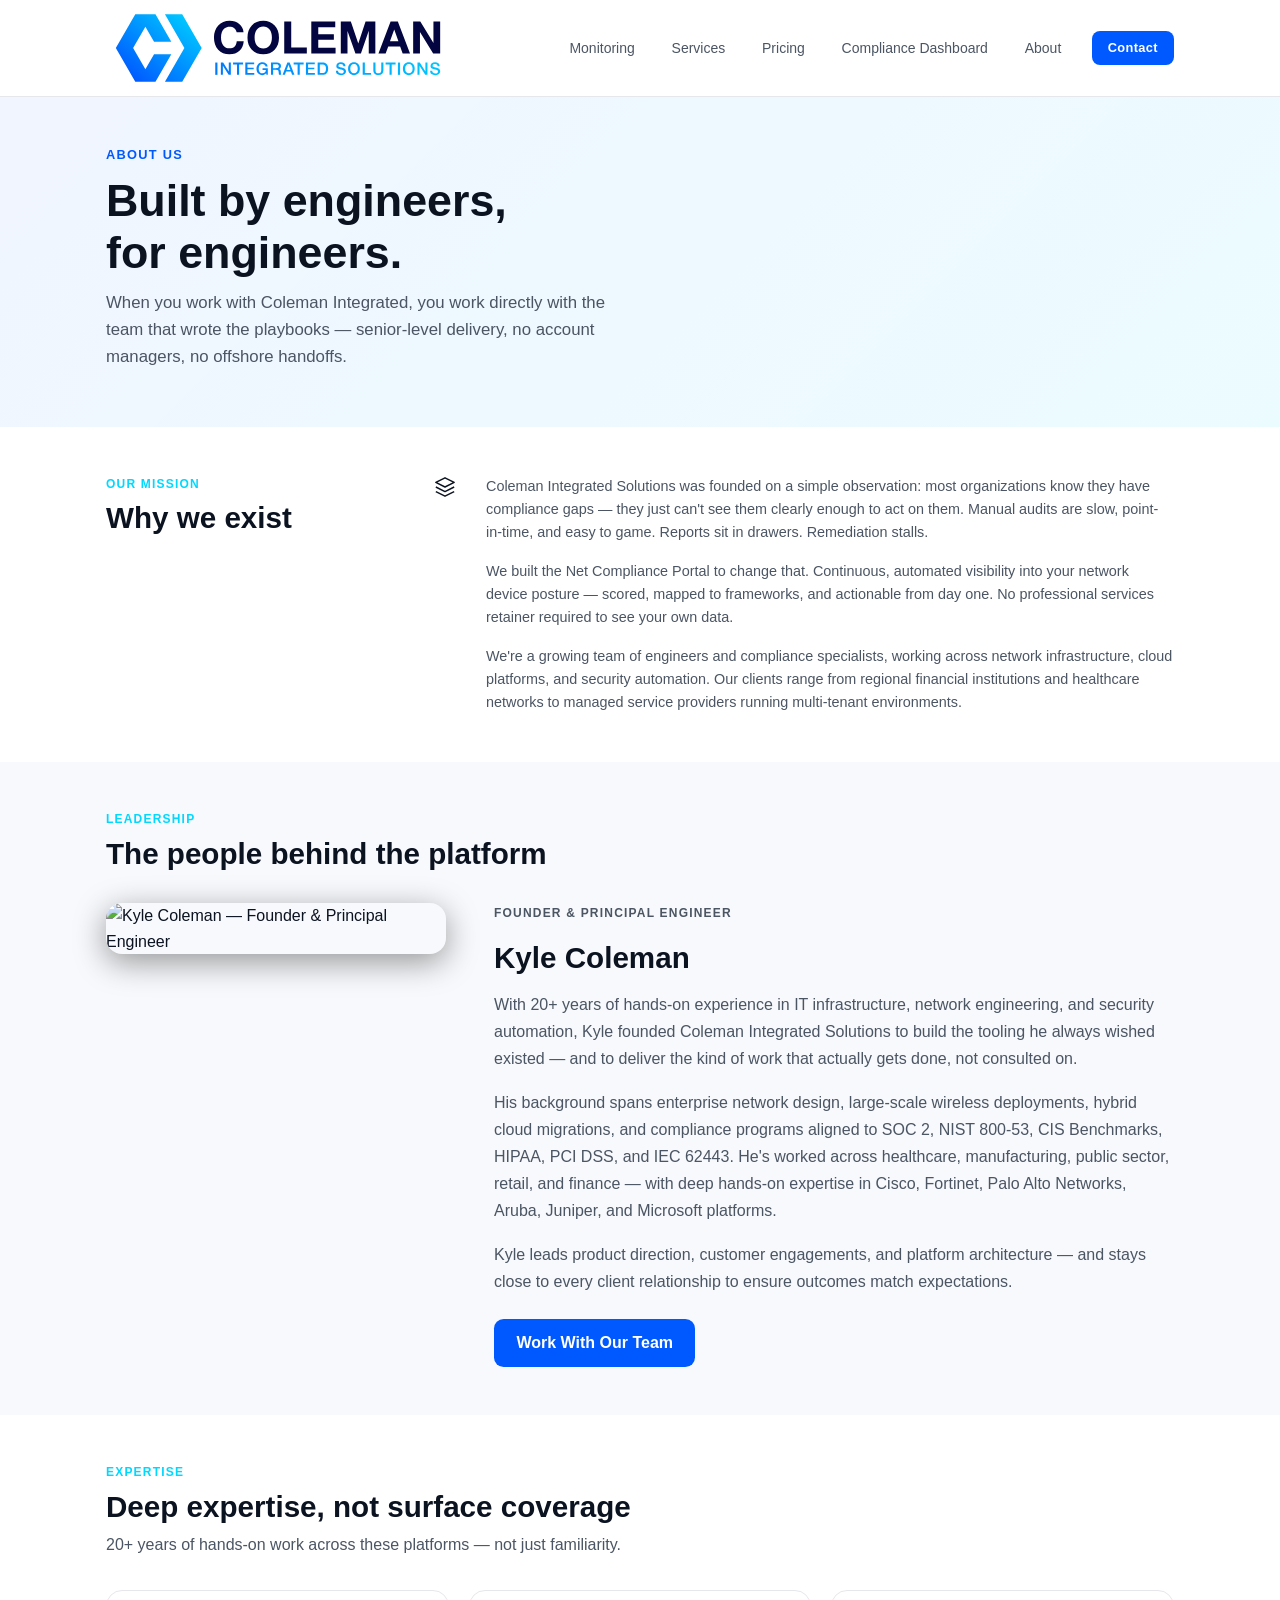
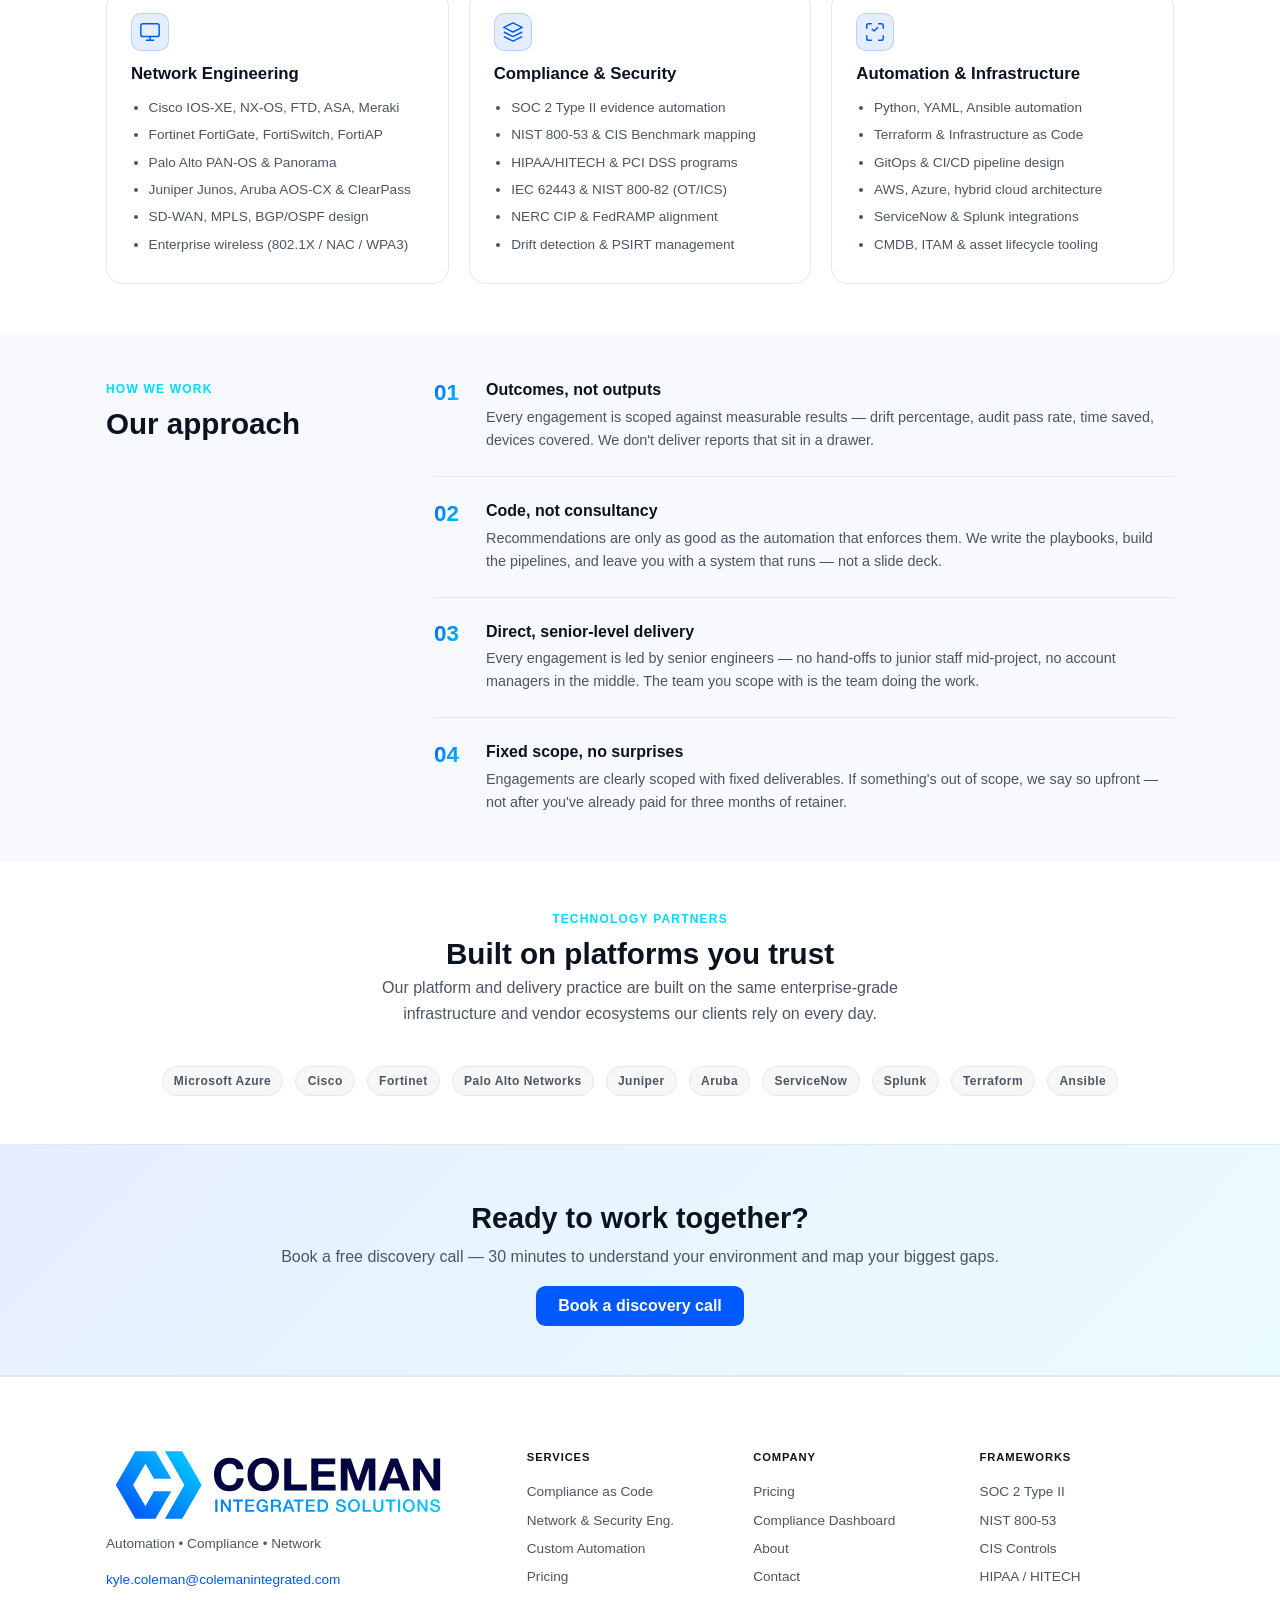
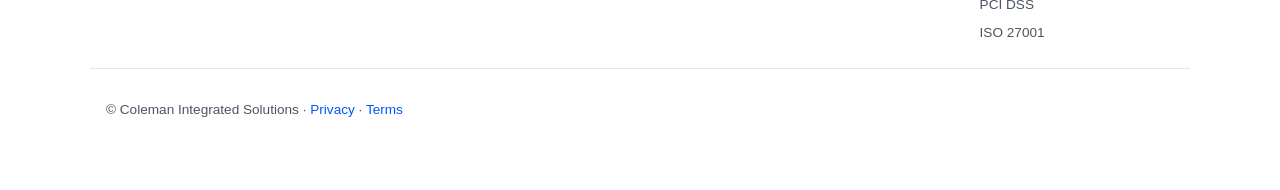
==== commit ebde568e: "feat(site): reposition around network monitoring + compliance from one collector - Hero: "Monitor yo" ====
--- a/about.html
+++ b/about.html
@@ -29,7 +29,8 @@
       </a>
       <button class="nav-toggle" aria-label="Toggle navigation"><span></span></button>
       <nav class="nav">
-        <a href="index.html#services">Services</a>
+        <a href="index.html#monitoring">Monitoring</a>
+<a href="index.html#services">Services</a>
         <a href="pricing.html">Pricing</a>
         <a href="dashboard.html">Compliance Dashboard</a>
         <a href="about.html">About</a>
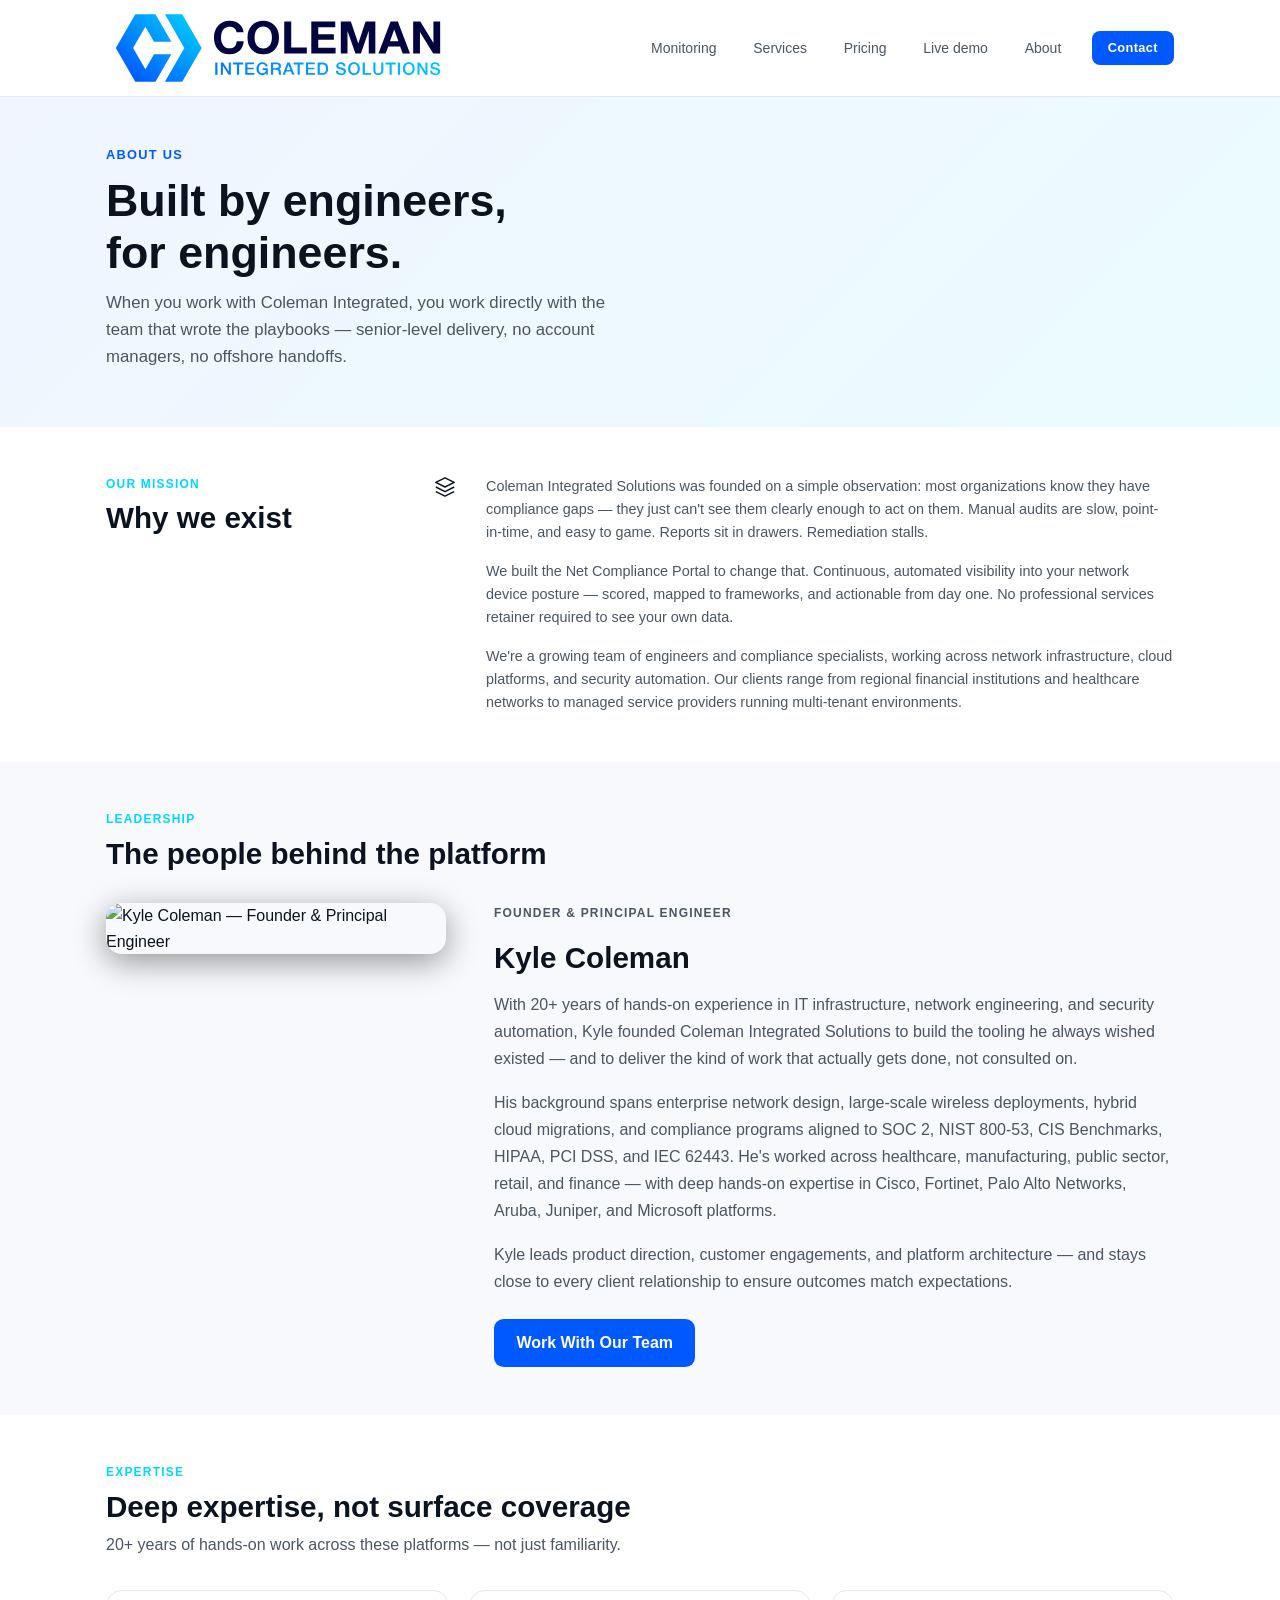
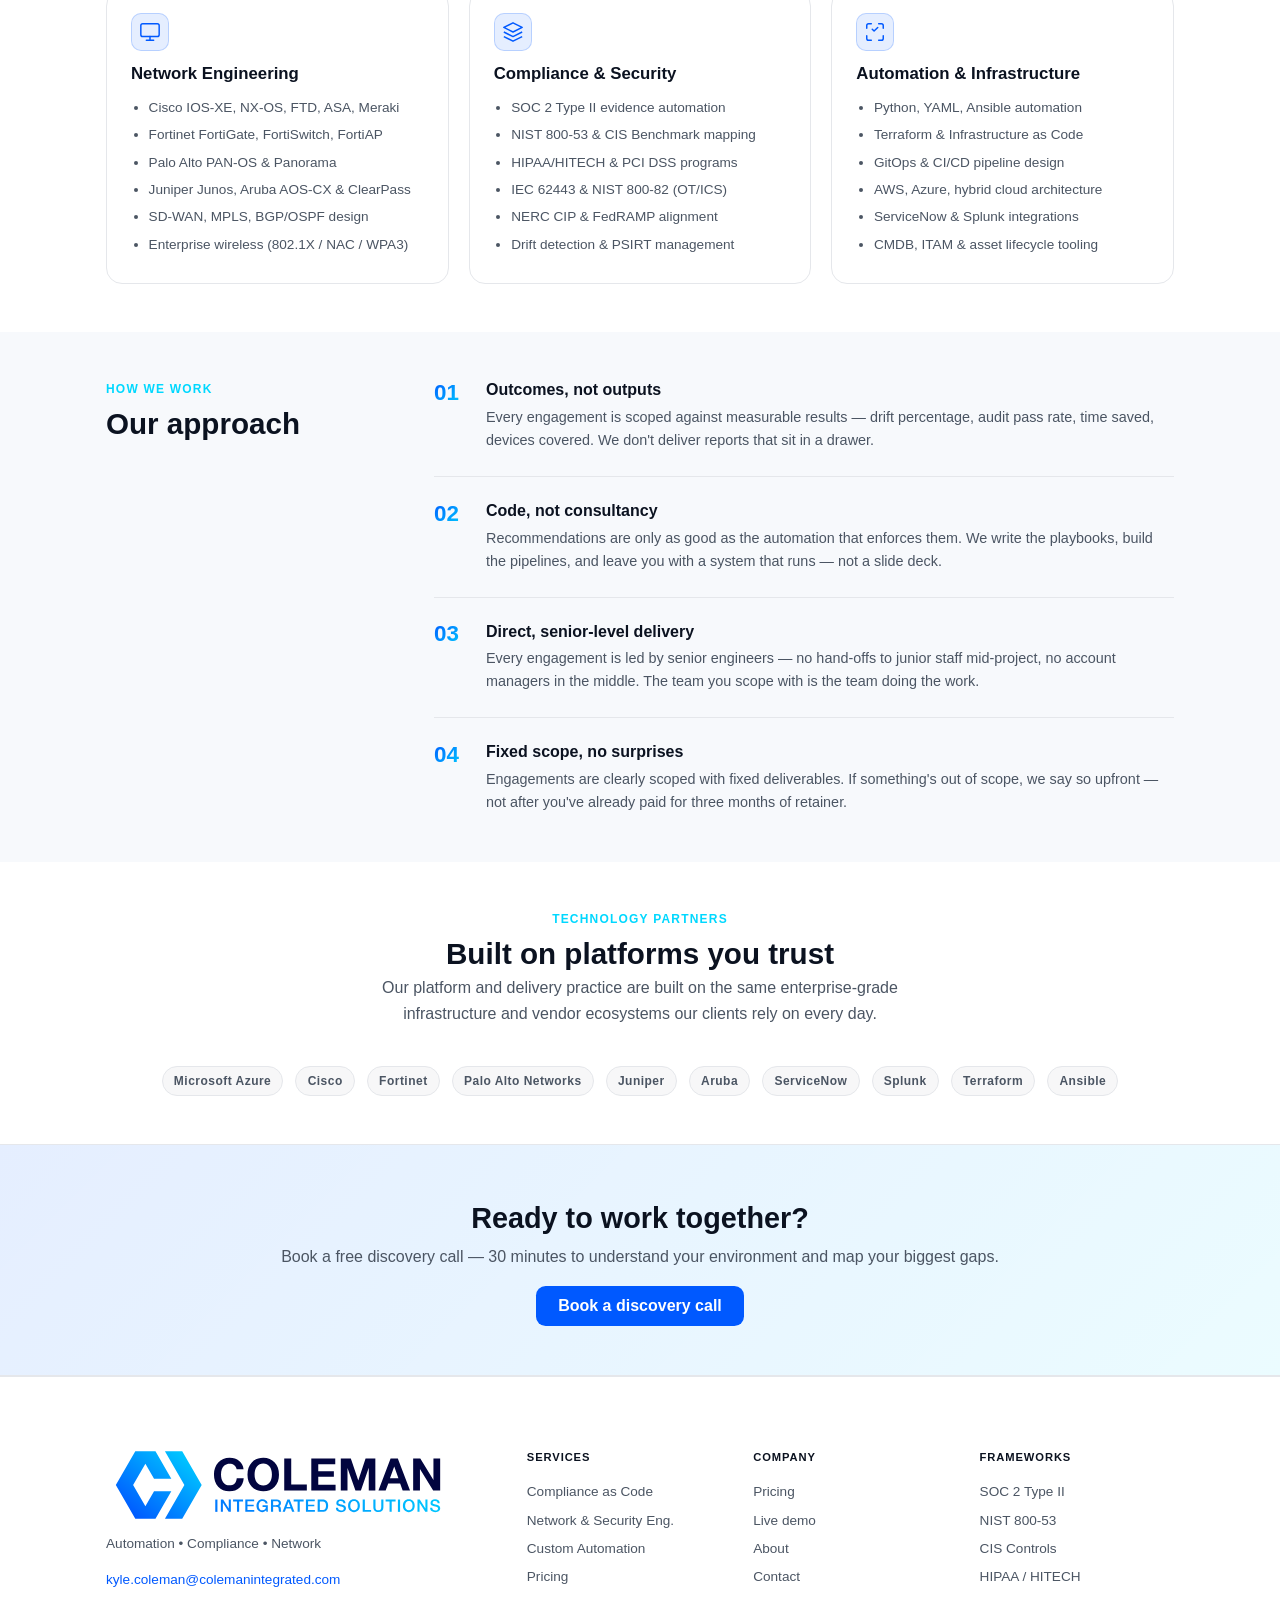
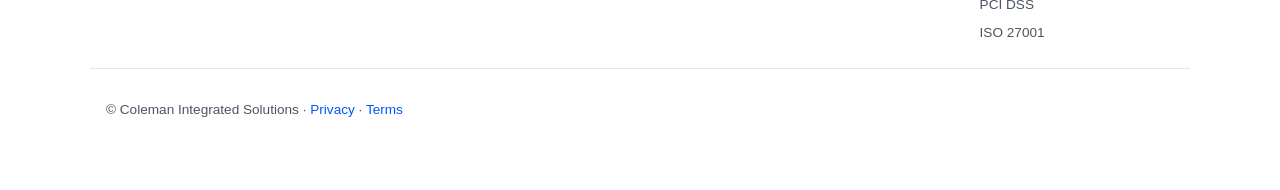
==== commit ef0b4b9b: "landing: half the length — product screenshots second, trust strip, services/industries/threat-intel" ====
--- a/about.html
+++ b/about.html
@@ -32,7 +32,7 @@
         <a href="index.html#monitoring">Monitoring</a>
 <a href="index.html#services">Services</a>
         <a href="pricing.html">Pricing</a>
-        <a href="dashboard.html">Compliance Dashboard</a>
+        <a href="https://demo.colemanintegrated.com">Live demo</a>
         <a href="about.html">About</a>
         <a href="contact.html" class="btn">Contact</a>
       </nav>
@@ -247,7 +247,7 @@
       <div class="footer-links">
         <p class="footer-heading">Company</p>
         <a href="pricing.html">Pricing</a>
-        <a href="dashboard.html">Compliance Dashboard</a>
+        <a href="https://demo.colemanintegrated.com">Live demo</a>
         <a href="about.html">About</a>
         <a href="contact.html">Contact</a>
       </div>
--- a/styles.css
+++ b/styles.css
@@ -1144,3 +1144,42 @@
 }
 .roi-cta-row { display: flex; }
 .roi-cta-row .btn { font-size: .9rem; }
+
+/* --- Product screenshots (hero + gallery) --- */
+.hero .grid-2 { grid-template-columns: 1fr 1.1fr; }
+.hero-shot { min-width: 0; }
+.shot-frame {
+  background:#fff; border:1px solid var(--border); border-radius:.9rem; overflow:hidden;
+  box-shadow: 0 1px 2px rgba(11,18,32,.06), 0 12px 40px rgba(0,89,255,.14);
+}
+.shot-frame img { display:block; width:100%; height:auto; }
+.shot-bar {
+  display:flex; align-items:center; gap:.35rem; padding:.45rem .7rem;
+  background:var(--surface); border-bottom:1px solid var(--border);
+}
+.shot-bar span { width:9px; height:9px; border-radius:50%; background:var(--border); }
+.shot-bar em {
+  flex:1; margin-left:.5rem; font-style:normal; font-size:.7rem; color:var(--muted);
+  background:#fff; border:1px solid var(--border); border-radius:.4rem; padding:.15rem .6rem; text-align:center;
+}
+.shot-caption { font-size:.85rem; color:var(--muted); margin:.75rem .25rem 0; }
+.shot-grid { display:grid; grid-template-columns:repeat(2,minmax(0,1fr)); gap:2rem 1.5rem; }
+.shot-card { margin:0; min-width:0; }
+.shot-card figcaption h3 { margin:1rem 0 .35rem; font-size:1.05rem; }
+.shot-card figcaption p { margin:0; color:var(--muted); font-size:.95rem; }
+@media (max-width:900px) {
+  .hero .grid-2 { grid-template-columns:1fr; }
+  .shot-grid { grid-template-columns:1fr; }
+}
+
+/* --- Landing page tighten (Oct 2026) --- */
+.hero-for { font-size:.92rem; color:var(--text); margin:-.6rem 0 1.3rem; max-width:520px; }
+.link-muted { color:var(--muted); }
+.trust-grid { display:grid; grid-template-columns:repeat(4,1fr); gap:1.25rem; margin-top:1.5rem; }
+.trust-item h3 { margin:0 0 .35rem; font-size:1rem; }
+.trust-item p { margin:0; color:var(--muted); font-size:.92rem; }
+.more-grid { display:grid; grid-template-columns:repeat(3,1fr); gap:1.5rem; margin-top:1.5rem; }
+.more-item h3 { margin:0 0 .4rem; font-size:1.05rem; }
+.more-item p { margin:0; color:var(--muted); font-size:.95rem; }
+@media (max-width:900px) { .trust-grid { grid-template-columns:1fr 1fr; } .more-grid { grid-template-columns:1fr; } }
+@media (max-width:560px) { .trust-grid { grid-template-columns:1fr; } }
